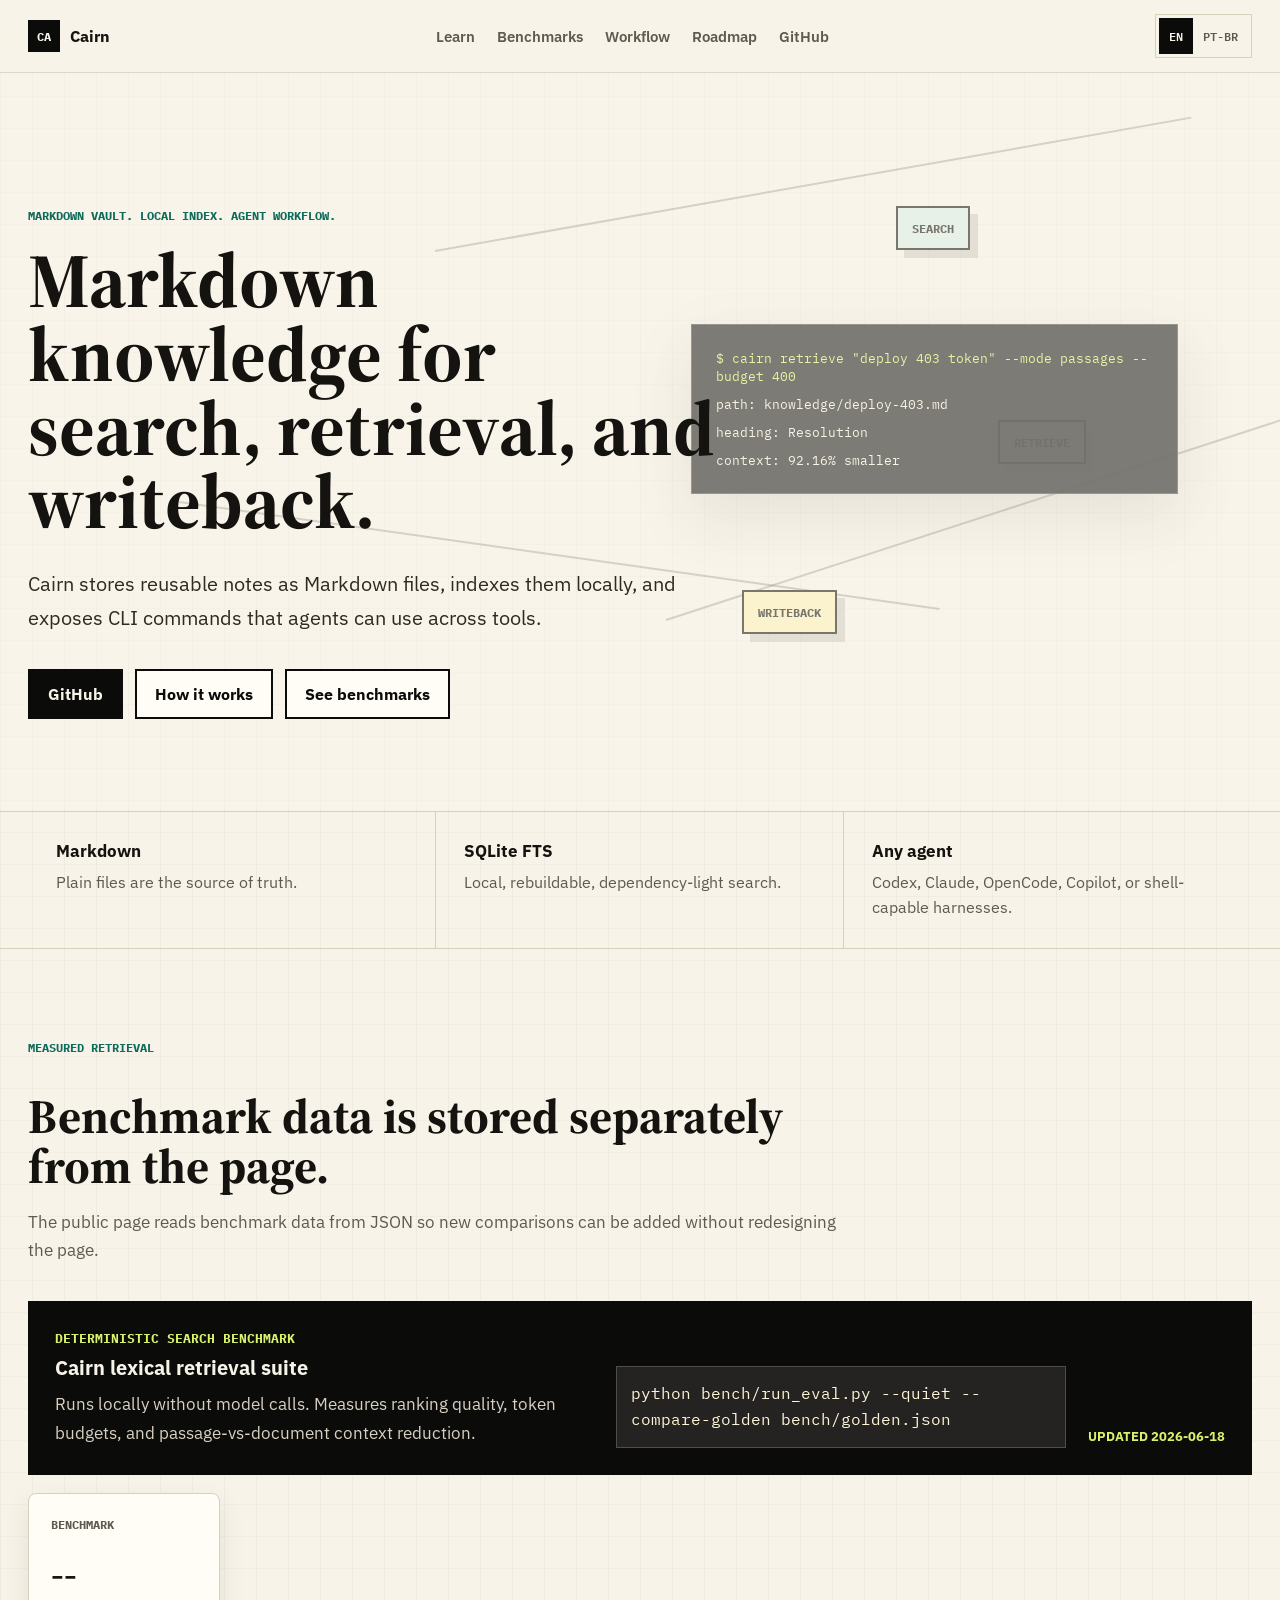
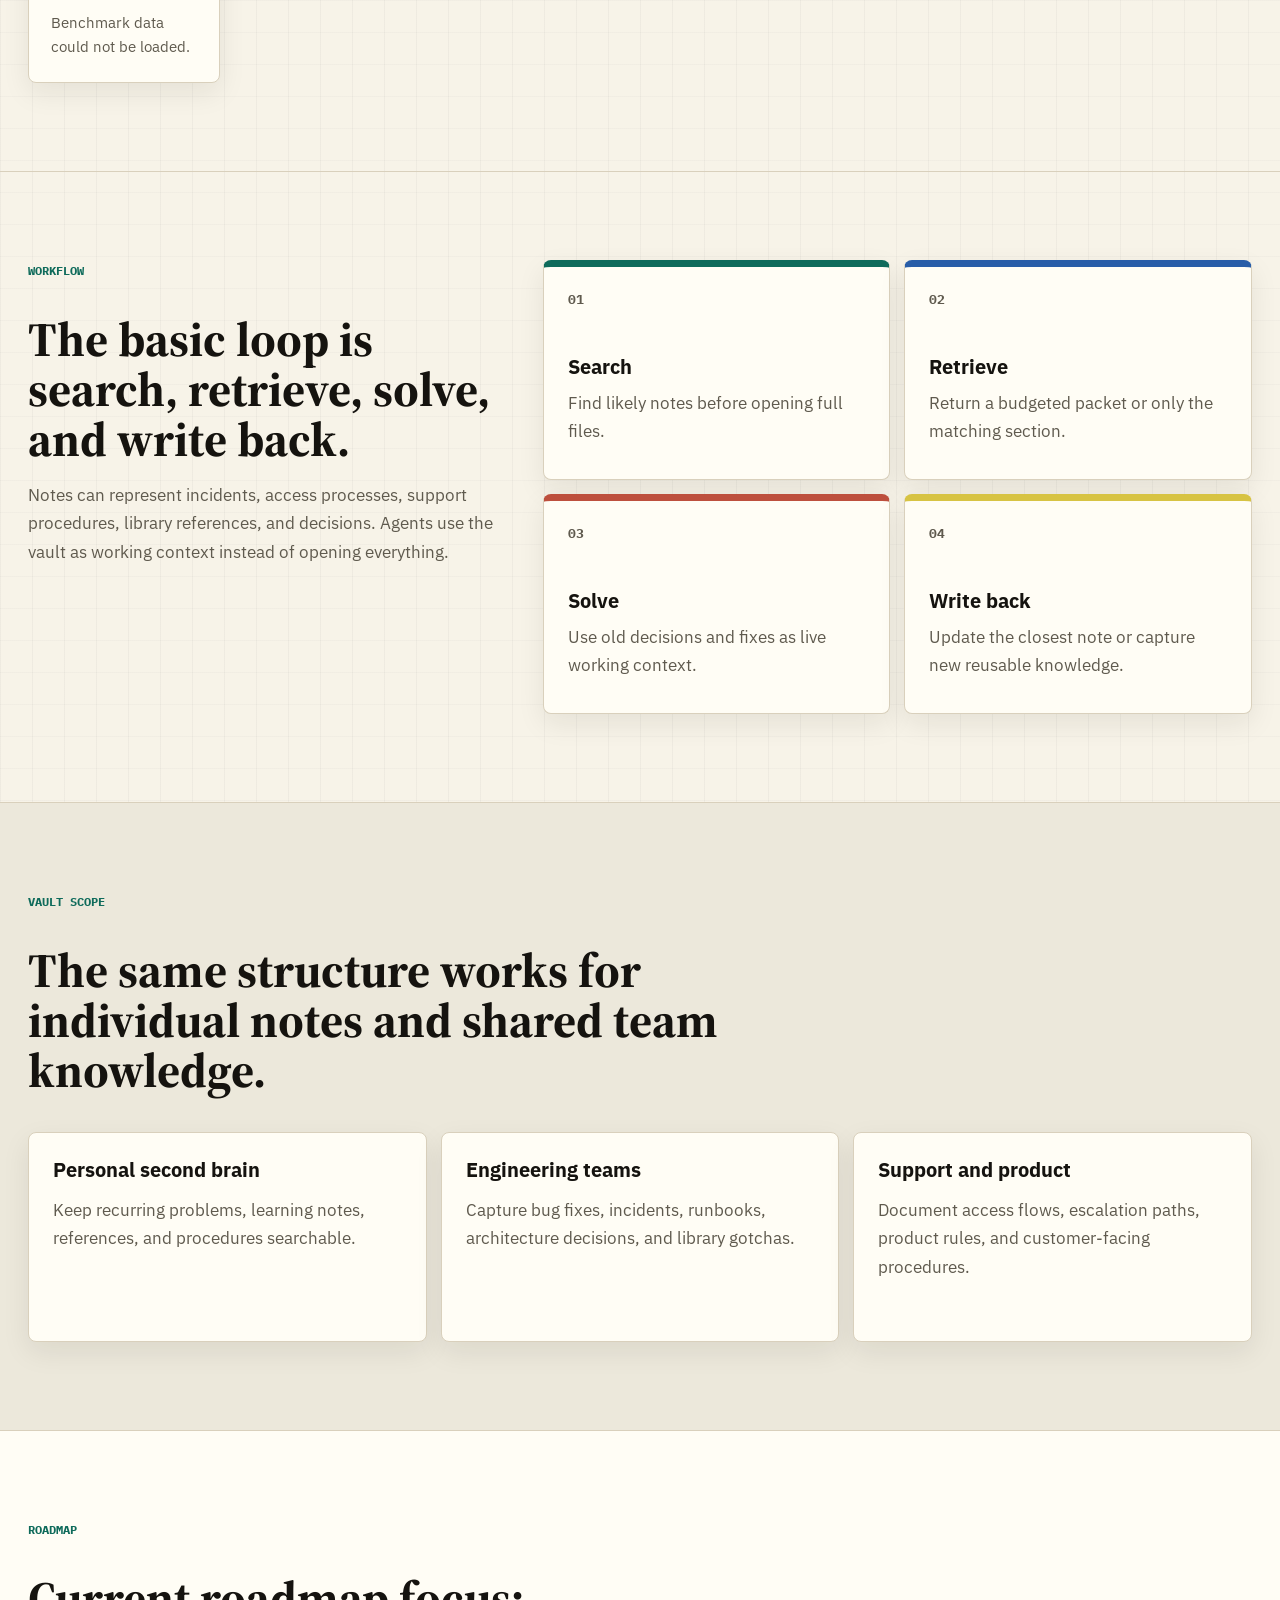
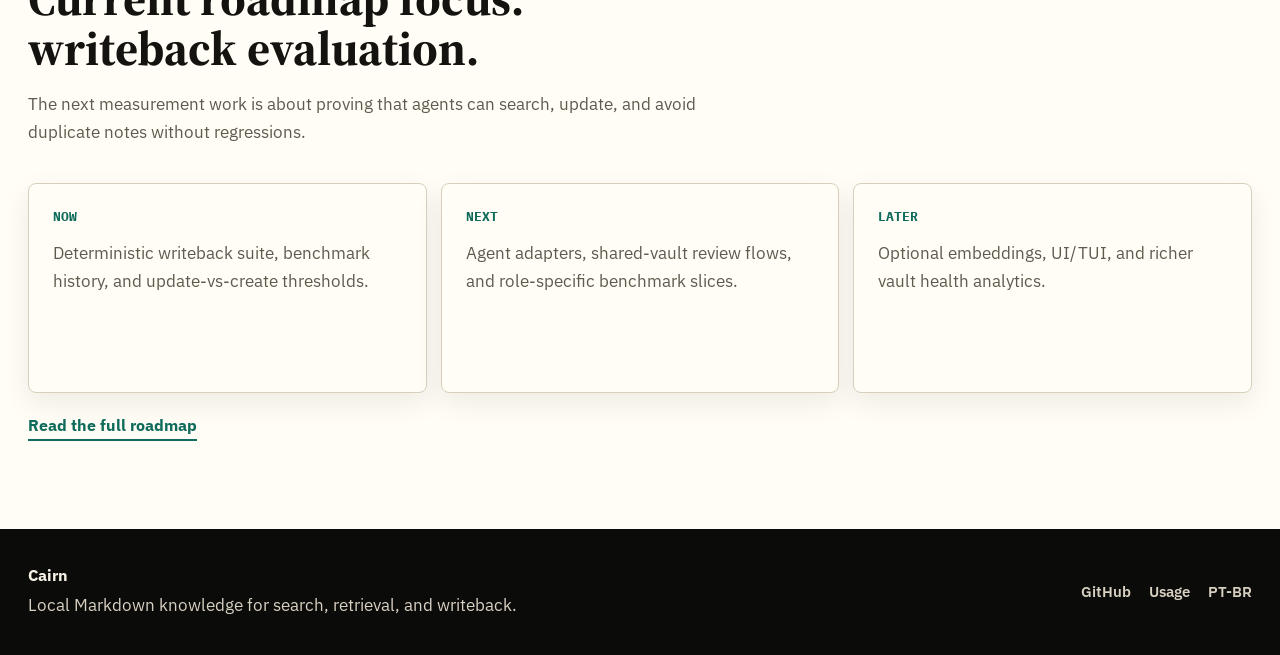
==== docs/index.html @ 7fecdb43 "Improve documentation site and README" ====
<!doctype html>
<html lang="en">
  <head>
    <meta charset="utf-8" />
    <meta name="viewport" content="width=device-width, initial-scale=1" />
    <title>Cairn - Markdown knowledge for agent workflows</title>
    <meta
      name="description"
      content="Cairn is a local Markdown knowledge vault with CLI search, retrieval, writeback, and deterministic benchmarks."
    />
    <meta name="theme-color" content="#f7f3e8" />
    <meta property="og:title" content="Cairn - Markdown knowledge for agent workflows" />
    <meta
      property="og:description"
      content="A local Markdown vault with SQLite search, budgeted retrieval, writeback, and benchmark data."
    />
    <link
      rel="icon"
      href='data:image/svg+xml,<svg xmlns="http://www.w3.org/2000/svg" viewBox="0 0 64 64"><rect width="64" height="64" fill="%2315130f"/><path d="M18 18h28v7H26v7h15v7H26v7h21v7H18z" fill="%23f7f3e8"/></svg>'
    />
    <link rel="stylesheet" href="assets/styles.css" />
  </head>
  <body data-lang="en">
    <a class="skip-link" href="#main">Skip to content</a>

    <header class="site-header" aria-label="Primary navigation">
      <a class="brand" href="#top" aria-label="Cairn home">
        <span class="brand-mark">CA</span>
        <span>Cairn</span>
      </a>
      <nav class="nav-links" aria-label="Page sections">
        <a href="learn.html">Learn</a>
        <a href="#benchmarks">Benchmarks</a>
        <a href="#workflow">Workflow</a>
        <a href="#roadmap">Roadmap</a>
        <a href="https://github.com/sinkz/cairn">GitHub</a>
      </nav>
      <div class="language-switch" aria-label="Language">
        <button class="language-button" type="button" data-set-lang="en" aria-pressed="true">EN</button>
        <button class="language-button" type="button" data-set-lang="pt" aria-pressed="false">PT-BR</button>
      </div>
    </header>

    <main id="main">
      <section class="hero" id="top">
        <div class="hero-scene" aria-hidden="true">
          <div class="scene-line line-one"></div>
          <div class="scene-line line-two"></div>
          <div class="scene-line line-three"></div>
          <div class="scene-block block-a">search</div>
          <div class="scene-block block-b">retrieve</div>
          <div class="scene-block block-c">writeback</div>
          <div class="scene-terminal">
            <span>$ cairn retrieve "deploy 403 token" --mode passages --budget 400</span>
            <span>path: knowledge/deploy-403.md</span>
            <span>heading: Resolution</span>
            <span>context: 92.16% smaller</span>
          </div>
        </div>
        <div class="hero-content">
          <p class="eyebrow" data-lang-content="en">Markdown vault. Local index. Agent workflow.</p>
          <p class="eyebrow" data-lang-content="pt">Vault Markdown. Índice local. Fluxo com agentes.</p>

          <h1 data-lang-content="en">Markdown knowledge for search, retrieval, and writeback.</h1>
          <h1 data-lang-content="pt">Conhecimento em Markdown para busca, recuperação e escrita.</h1>

          <p class="hero-copy" data-lang-content="en">
            Cairn stores reusable notes as Markdown files, indexes them locally,
            and exposes CLI commands that agents can use across tools.
          </p>
          <p class="hero-copy" data-lang-content="pt">
            Cairn armazena notas reutilizáveis como arquivos Markdown, indexa tudo
            localmente e expõe comandos de CLI que agentes podem usar em diferentes
            ferramentas.
          </p>

          <div class="hero-actions" aria-label="Primary actions">
            <a class="button primary" href="https://github.com/sinkz/cairn">GitHub</a>
            <a class="button secondary" href="learn.html" data-lang-content="en">How it works</a>
            <a class="button secondary" href="learn.html" data-lang-content="pt">Como funciona</a>
            <a class="button secondary" href="#benchmarks" data-lang-content="en">See benchmarks</a>
            <a class="button secondary" href="#benchmarks" data-lang-content="pt">Ver benchmarks</a>
          </div>
        </div>
      </section>

      <section class="proof-band" aria-label="Project facts">
        <div class="proof-item">
          <strong>Markdown</strong>
          <span data-lang-content="en">Plain files are the source of truth.</span>
          <span data-lang-content="pt">Arquivos simples são a fonte da verdade.</span>
        </div>
        <div class="proof-item">
          <strong>SQLite FTS</strong>
          <span data-lang-content="en">Local, rebuildable, dependency-light search.</span>
          <span data-lang-content="pt">Busca local, reconstruível e leve.</span>
        </div>
        <div class="proof-item">
          <strong>Any agent</strong>
          <span data-lang-content="en">Codex, Claude, OpenCode, Copilot, or shell-capable harnesses.</span>
          <span data-lang-content="pt">Codex, Claude, OpenCode, Copilot ou harnesses com shell.</span>
        </div>
      </section>

      <section class="section" id="benchmarks">
        <div class="section-heading">
          <p class="eyebrow" data-lang-content="en">Measured retrieval</p>
          <p class="eyebrow" data-lang-content="pt">Recuperação medida</p>
          <h2 data-lang-content="en">Benchmark data is stored separately from the page.</h2>
          <h2 data-lang-content="pt">Dados de benchmark ficam separados da página.</h2>
          <p data-lang-content="en">
            The public page reads benchmark data from JSON so new comparisons can
            be added without redesigning the page.
          </p>
          <p data-lang-content="pt">
            A página pública lê os dados de benchmark via JSON para permitir novos
            comparativos sem redesenhar a interface.
          </p>
        </div>

        <div class="benchmark-panel">
          <div>
            <p class="panel-label" id="benchmark-suite">Deterministic search benchmark</p>
            <h3 id="benchmark-current-label">Cairn lexical retrieval suite</h3>
            <p class="panel-note" id="benchmark-note">
              Runs locally without model calls. Measures ranking quality, token budgets,
              and passage-vs-document context reduction.
            </p>
          </div>
          <code id="benchmark-command">python bench/run_eval.py --quiet --compare-golden bench/golden.json</code>
          <p class="updated" id="benchmark-updated">Updated 2026-06-18</p>
        </div>

        <div class="metric-grid" id="benchmark-cards" aria-live="polite">
          <article class="metric-card">
            <span>Recall@3</span>
            <strong>1.00</strong>
            <p>Expected notes appear in the top three results.</p>
          </article>
          <article class="metric-card">
            <span>Context reduction</span>
            <strong>92.16%</strong>
            <p>Passage retrieval returns far less text than opening full documents.</p>
          </article>
        </div>

        <noscript>
          <p class="noscript-note">Benchmark cards use JavaScript to load docs/data/benchmarks.json.</p>
        </noscript>
      </section>

      <section class="section split-section" id="workflow">
        <div class="section-heading compact">
          <p class="eyebrow" data-lang-content="en">Workflow</p>
          <p class="eyebrow" data-lang-content="pt">Fluxo</p>
          <h2 data-lang-content="en">The basic loop is search, retrieve, solve, and write back.</h2>
          <h2 data-lang-content="pt">O fluxo básico é buscar, recuperar, resolver e registrar.</h2>
          <p data-lang-content="en">
            Notes can represent incidents, access processes, support procedures,
            library references, and decisions. Agents use the vault as working
            context instead of opening everything.
          </p>
          <p data-lang-content="pt">
            Notas podem representar incidentes, processos de acesso, procedimentos
            de suporte, referências de bibliotecas e decisões. Agentes usam o vault
            como contexto de trabalho sem abrir tudo.
          </p>
        </div>

        <div class="workflow-grid">
          <article class="workflow-card accent-green">
            <span>01</span>
            <h3 data-lang-content="en">Search</h3>
            <h3 data-lang-content="pt">Buscar</h3>
            <p data-lang-content="en">Find likely notes before opening full files.</p>
            <p data-lang-content="pt">Encontre notas prováveis antes de abrir arquivos completos.</p>
          </article>
          <article class="workflow-card accent-blue">
            <span>02</span>
            <h3 data-lang-content="en">Retrieve</h3>
            <h3 data-lang-content="pt">Recuperar</h3>
            <p data-lang-content="en">Return a budgeted packet or only the matching section.</p>
            <p data-lang-content="pt">Retorne um pacote com orçamento ou só a seção relevante.</p>
          </article>
          <article class="workflow-card accent-coral">
            <span>03</span>
            <h3 data-lang-content="en">Solve</h3>
            <h3 data-lang-content="pt">Resolver</h3>
            <p data-lang-content="en">Use old decisions and fixes as live working context.</p>
            <p data-lang-content="pt">Use decisões e correções antigas como contexto de trabalho.</p>
          </article>
          <article class="workflow-card accent-yellow">
            <span>04</span>
            <h3 data-lang-content="en">Write back</h3>
            <h3 data-lang-content="pt">Registrar</h3>
            <p data-lang-content="en">Update the closest note or capture new reusable knowledge.</p>
            <p data-lang-content="pt">Atualize a nota mais próxima ou registre novo conhecimento.</p>
          </article>
        </div>
      </section>

      <section class="section use-cases">
        <div class="section-heading">
          <p class="eyebrow" data-lang-content="en">Vault scope</p>
          <p class="eyebrow" data-lang-content="pt">Escopo do vault</p>
          <h2 data-lang-content="en">The same structure works for individual notes and shared team knowledge.</h2>
          <h2 data-lang-content="pt">A mesma estrutura funciona para notas individuais e conhecimento compartilhado de time.</h2>
        </div>
        <div class="use-case-grid">
          <article>
            <h3 data-lang-content="en">Personal second brain</h3>
            <h3 data-lang-content="pt">Segundo cérebro pessoal</h3>
            <p data-lang-content="en">Keep recurring problems, learning notes, references, and procedures searchable.</p>
            <p data-lang-content="pt">Mantenha problemas recorrentes, aprendizados, referências e processos pesquisáveis.</p>
          </article>
          <article>
            <h3 data-lang-content="en">Engineering teams</h3>
            <h3 data-lang-content="pt">Times de engenharia</h3>
            <p data-lang-content="en">Capture bug fixes, incidents, runbooks, architecture decisions, and library gotchas.</p>
            <p data-lang-content="pt">Registre bugs, incidentes, runbooks, decisões de arquitetura e detalhes de bibliotecas.</p>
          </article>
          <article>
            <h3 data-lang-content="en">Support and product</h3>
            <h3 data-lang-content="pt">Suporte e produto</h3>
            <p data-lang-content="en">Document access flows, escalation paths, product rules, and customer-facing procedures.</p>
            <p data-lang-content="pt">Documente acessos, escalonamentos, regras de produto e procedimentos de atendimento.</p>
          </article>
        </div>
      </section>

      <section class="section roadmap-preview" id="roadmap">
        <div class="section-heading compact">
          <p class="eyebrow" data-lang-content="en">Roadmap</p>
          <p class="eyebrow" data-lang-content="pt">Roadmap</p>
          <h2 data-lang-content="en">Current roadmap focus: writeback evaluation.</h2>
          <h2 data-lang-content="pt">Foco atual do roadmap: avaliação de escrita.</h2>
          <p data-lang-content="en">
            The next measurement work is about proving that agents can search,
            update, and avoid duplicate notes without regressions.
          </p>
          <p data-lang-content="pt">
            A próxima medição é provar que agentes conseguem buscar, atualizar e
            evitar notas duplicadas sem regressões.
          </p>
        </div>
        <div class="roadmap-columns">
          <article>
            <span>Now</span>
            <p data-lang-content="en">Deterministic writeback suite, benchmark history, and update-vs-create thresholds.</p>
            <p data-lang-content="pt">Suite determinística de escrita, histórico de benchmarks e limiares de atualizar vs criar.</p>
          </article>
          <article>
            <span>Next</span>
            <p data-lang-content="en">Agent adapters, shared-vault review flows, and role-specific benchmark slices.</p>
            <p data-lang-content="pt">Adapters para agentes, revisão de vaults compartilhados e benchmarks por perfil.</p>
          </article>
          <article>
            <span>Later</span>
            <p data-lang-content="en">Optional embeddings, UI/TUI, and richer vault health analytics.</p>
            <p data-lang-content="pt">Embeddings opcionais, UI/TUI e análises mais ricas de saúde do vault.</p>
          </article>
        </div>
        <a class="text-link" href="https://github.com/sinkz/cairn/blob/main/ROADMAP.md" data-lang-content="en">Read the full roadmap</a>
        <a class="text-link" href="https://github.com/sinkz/cairn/blob/main/ROADMAP.md" data-lang-content="pt">Ler o roadmap completo</a>
      </section>
    </main>

    <footer class="site-footer">
      <div>
        <strong>Cairn</strong>
        <p data-lang-content="en">Local Markdown knowledge for search, retrieval, and writeback.</p>
        <p data-lang-content="pt">Conhecimento local em Markdown para busca, recuperação e escrita.</p>
      </div>
      <div class="footer-links">
        <a href="https://github.com/sinkz/cairn">GitHub</a>
        <a href="https://github.com/sinkz/cairn/blob/main/docs/guides/usage.md">Usage</a>
        <a href="https://github.com/sinkz/cairn/blob/main/docs/guides/usage.pt-BR.md">PT-BR</a>
      </div>
    </footer>

    <script src="assets/site.js"></script>
  </body>
</html>
---- docs/assets/styles.css ----
@import url("https://fonts.googleapis.com/css2?family=IBM+Plex+Mono:wght@400;500;600&family=IBM+Plex+Sans:wght@400;500;600;700;800&family=Source+Serif+4:opsz,wght@8..60,600;8..60,700&display=swap");

:root {
  --paper: #f7f3e8;
  --paper-strong: #fffdf5;
  --ink: #15130f;
  --muted: #5f5a4e;
  --line: #d9d0bc;
  --green: #0f6b5b;
  --green-soft: #d8efe5;
  --blue: #285da8;
  --blue-soft: #dbe7fb;
  --coral: #bd4f3d;
  --coral-soft: #f8ddd4;
  --yellow: #d7c343;
  --yellow-soft: #fbf1b8;
  --black: #0b0b0a;
  --shadow: 0 22px 55px rgba(30, 26, 18, 0.14);
  --radius: 8px;
}

* {
  box-sizing: border-box;
}

html {
  scroll-behavior: smooth;
}

body {
  margin: 0;
  background:
    linear-gradient(90deg, rgba(21, 19, 15, 0.035) 1px, transparent 1px),
    linear-gradient(180deg, rgba(21, 19, 15, 0.025) 1px, transparent 1px),
    var(--paper);
  background-size: 32px 32px;
  color: var(--ink);
  font-family: "IBM Plex Sans", sans-serif;
  letter-spacing: 0;
}

body[data-lang="en"] [data-lang-content="pt"],
body[data-lang="pt"] [data-lang-content="en"] {
  display: none !important;
}

a {
  color: inherit;
  text-decoration: none;
}

p {
  color: var(--muted);
  font-size: 1.05rem;
  line-height: 1.7;
  margin: 0;
}

code,
pre,
.brand-mark,
.eyebrow,
.panel-label,
.metric-card span,
.workflow-card span,
.roadmap-columns span {
  font-family: "IBM Plex Mono", monospace;
}

.skip-link {
  background: var(--black);
  color: #fff;
  left: 16px;
  padding: 10px 14px;
  position: fixed;
  top: -80px;
  z-index: 20;
}

.skip-link:focus {
  top: 16px;
}

.site-header {
  align-items: center;
  background: rgba(247, 243, 232, 0.88);
  border-bottom: 1px solid rgba(21, 19, 15, 0.12);
  backdrop-filter: blur(18px);
  display: grid;
  gap: 18px;
  grid-template-columns: auto 1fr auto;
  left: 0;
  padding: 14px 28px;
  position: sticky;
  right: 0;
  top: 0;
  z-index: 10;
}

.brand {
  align-items: center;
  display: inline-flex;
  font-weight: 800;
  gap: 10px;
}

.brand-mark {
  align-items: center;
  background: var(--black);
  color: var(--paper);
  display: inline-flex;
  font-size: 0.75rem;
  height: 32px;
  justify-content: center;
  width: 32px;
}

.nav-links {
  align-items: center;
  display: flex;
  gap: 22px;
  justify-content: center;
}

.nav-links a,
.footer-links a {
  color: var(--muted);
  font-size: 0.92rem;
  font-weight: 600;
}

.nav-links a:hover,
.footer-links a:hover,
.text-link:hover {
  color: var(--ink);
}

.language-switch {
  align-items: center;
  border: 1px solid var(--line);
  display: inline-flex;
  padding: 3px;
}

.language-button {
  background: transparent;
  border: 0;
  color: var(--muted);
  cursor: pointer;
  font-family: "IBM Plex Mono", monospace;
  font-size: 0.78rem;
  font-weight: 600;
  padding: 8px 10px;
}

.language-button[aria-pressed="true"] {
  background: var(--black);
  color: var(--paper);
}

.hero {
  min-height: 82vh;
  overflow: hidden;
  position: relative;
}

.hero::after {
  background: rgba(247, 243, 232, 0.44);
  bottom: 0;
  content: "";
  left: 0;
  position: absolute;
  right: 0;
  top: 0;
}

.hero-scene {
  bottom: 0;
  left: 0;
  position: absolute;
  right: 0;
  top: 0;
}

.scene-line {
  background: var(--ink);
  height: 2px;
  opacity: 0.28;
  position: absolute;
  transform-origin: left center;
  width: 60%;
}

.line-one {
  left: 34%;
  top: 24%;
  transform: rotate(-10deg);
}

.line-two {
  left: 14%;
  top: 58%;
  transform: rotate(8deg);
}

.line-three {
  left: 52%;
  top: 74%;
  transform: rotate(-18deg);
}

.scene-block {
  border: 2px solid var(--ink);
  box-shadow: 8px 8px 0 rgba(21, 19, 15, 0.16);
  font-family: "IBM Plex Mono", monospace;
  font-size: 0.78rem;
  font-weight: 700;
  padding: 12px 14px;
  position: absolute;
  text-transform: uppercase;
}

.block-a {
  background: var(--green-soft);
  left: 70%;
  top: 18%;
}

.block-b {
  background: var(--blue-soft);
  left: 78%;
  top: 47%;
}

.block-c {
  background: var(--yellow-soft);
  left: 58%;
  top: 70%;
}

.scene-terminal {
  background: rgba(11, 11, 10, 0.92);
  border: 1px solid rgba(247, 243, 232, 0.22);
  box-shadow: var(--shadow);
  color: #f8f1df;
  display: grid;
  font-family: "IBM Plex Mono", monospace;
  font-size: 0.84rem;
  gap: 10px;
  max-width: 560px;
  padding: 24px;
  position: absolute;
  right: 8%;
  top: 34%;
  width: 38%;
}

.scene-terminal span:first-child {
  color: #d8f36b;
}

.hero-content {
  max-width: 760px;
  padding: 132px 28px 72px;
  position: relative;
  width: min(64%, 900px);
  z-index: 1;
}

.eyebrow {
  color: var(--green);
  font-size: 0.78rem;
  font-weight: 700;
  letter-spacing: 0;
  margin-bottom: 18px;
  text-transform: uppercase;
}

h1,
h2,
h3 {
  color: var(--ink);
  letter-spacing: 0;
  margin: 0;
}

h1 {
  font-family: "Source Serif 4", serif;
  font-size: 4.8rem;
  line-height: 0.96;
  max-width: 720px;
}

h2 {
  font-family: "Source Serif 4", serif;
  font-size: 3rem;
  line-height: 1.04;
}

h3 {
  font-size: 1.25rem;
  line-height: 1.25;
}

.hero-copy {
  color: #2f2a22;
  font-size: 1.24rem;
  margin-top: 28px;
  max-width: 650px;
}

.hero-actions {
  display: flex;
  flex-wrap: wrap;
  gap: 12px;
  margin-top: 34px;
}

.button {
  border: 2px solid var(--black);
  display: inline-flex;
  font-weight: 800;
  min-height: 46px;
  padding: 13px 18px;
}

.button.primary {
  background: var(--black);
  color: var(--paper);
}

.button.secondary {
  background: var(--paper-strong);
  color: var(--black);
}

.button:hover {
  transform: translateY(-2px);
}

.proof-band,
.section,
.site-footer {
  padding-left: 28px;
  padding-right: 28px;
}

.proof-band {
  border-bottom: 1px solid var(--line);
  border-top: 1px solid var(--line);
  display: grid;
  grid-template-columns: repeat(3, 1fr);
}

.proof-item {
  border-right: 1px solid var(--line);
  min-height: 132px;
  padding: 28px;
}

.proof-item:last-child {
  border-right: 0;
}

.proof-item strong {
  display: block;
  font-size: 1.05rem;
  margin-bottom: 8px;
}

.proof-item span {
  color: var(--muted);
  line-height: 1.55;
}

.section {
  padding-bottom: 88px;
  padding-top: 88px;
}

.section-heading {
  display: grid;
  gap: 16px;
  margin-bottom: 36px;
  max-width: 830px;
}

.section-heading.compact {
  max-width: 680px;
}

.benchmark-panel {
  align-items: end;
  background: var(--black);
  border: 1px solid var(--black);
  color: var(--paper);
  display: grid;
  gap: 22px;
  grid-template-columns: 1.2fr 1fr auto;
  margin-bottom: 18px;
  padding: 26px;
}

.benchmark-panel h3 {
  color: var(--paper);
  margin-top: 6px;
}

.panel-label,
.updated {
  color: #d8f36b;
  font-size: 0.8rem;
  font-weight: 700;
  text-transform: uppercase;
}

.panel-note {
  color: #d8d0c1;
  margin-top: 10px;
}

.benchmark-panel code {
  background: rgba(247, 243, 232, 0.1);
  border: 1px solid rgba(247, 243, 232, 0.2);
  color: #fff6d8;
  display: block;
  line-height: 1.6;
  padding: 14px;
}

.updated {
  justify-self: end;
}

.metric-grid {
  display: grid;
  gap: 14px;
  grid-template-columns: repeat(6, 1fr);
}

.metric-card,
.workflow-card,
.use-case-grid article,
.roadmap-columns article {
  background: var(--paper-strong);
  border: 1px solid var(--line);
  border-radius: var(--radius);
  box-shadow: 0 10px 28px rgba(30, 26, 18, 0.08);
}

.metric-card {
  min-height: 190px;
  padding: 22px;
}

.metric-card span {
  color: var(--muted);
  display: block;
  font-size: 0.78rem;
  font-weight: 700;
  text-transform: uppercase;
}

.metric-card strong {
  display: block;
  font-family: "Source Serif 4", serif;
  font-size: 2.45rem;
  line-height: 1;
  margin: 22px 0 18px;
}

.metric-card p {
  font-size: 0.96rem;
  line-height: 1.55;
}

.split-section {
  align-items: start;
  border-top: 1px solid var(--line);
  display: grid;
  gap: 42px;
  grid-template-columns: 0.8fr 1.2fr;
}

.workflow-grid {
  display: grid;
  gap: 14px;
  grid-template-columns: repeat(2, 1fr);
}

.workflow-card {
  min-height: 220px;
  padding: 24px;
}

.workflow-card span {
  color: var(--muted);
  display: block;
  font-size: 0.8rem;
  font-weight: 700;
  margin-bottom: 46px;
}

.workflow-card h3 {
  margin-bottom: 10px;
}

.accent-green {
  border-top: 7px solid var(--green);
}

.accent-blue {
  border-top: 7px solid var(--blue);
}

.accent-coral {
  border-top: 7px solid var(--coral);
}

.accent-yellow {
  border-top: 7px solid var(--yellow);
}

.use-cases {
  background: #ece8db;
  border-bottom: 1px solid var(--line);
  border-top: 1px solid var(--line);
}

.use-case-grid,
.roadmap-columns {
  display: grid;
  gap: 14px;
  grid-template-columns: repeat(3, 1fr);
}

.use-case-grid article,
.roadmap-columns article {
  min-height: 210px;
  padding: 24px;
}

.use-case-grid h3,
.roadmap-columns span {
  display: block;
  margin-bottom: 14px;
}

.roadmap-preview {
  background: var(--paper-strong);
}

.roadmap-columns {
  margin: 28px 0 22px;
}

.roadmap-columns span {
  color: var(--green);
  font-size: 0.82rem;
  font-weight: 700;
  text-transform: uppercase;
}

.text-link {
  border-bottom: 2px solid var(--green);
  color: var(--green);
  display: inline-flex;
  font-weight: 800;
  padding-bottom: 4px;
}

.site-footer {
  align-items: center;
  background: var(--black);
  color: var(--paper);
  display: flex;
  justify-content: space-between;
  padding-bottom: 36px;
  padding-top: 36px;
}

.site-footer p {
  color: #d8d0c1;
  margin-top: 6px;
}

.footer-links {
  display: flex;
  gap: 18px;
}

.footer-links a {
  color: #d8d0c1;
}

.noscript-note {
  margin-top: 12px;
}

.learn-hero {
  display: grid;
  gap: 48px;
  grid-template-columns: minmax(0, 0.95fr) minmax(420px, 1.05fr);
  min-height: 74vh;
  padding: 112px 28px 72px;
}

.learn-hero-copy {
  align-self: center;
  max-width: 780px;
}

.system-map {
  align-self: center;
  display: grid;
  gap: 14px;
  grid-template-columns: repeat(2, minmax(0, 1fr));
  position: relative;
}

.system-map::before {
  background: var(--ink);
  content: "";
  height: 2px;
  left: 12%;
  opacity: 0.18;
  position: absolute;
  right: 12%;
  top: 50%;
  transform: rotate(-11deg);
}

.map-node {
  background: var(--paper-strong);
  border: 2px solid var(--ink);
  box-shadow: 10px 10px 0 rgba(21, 19, 15, 0.12);
  min-height: 188px;
  padding: 22px;
  position: relative;
}

.map-node span,
.explain-card span,
.algorithm-board span,
.scenario-grid span {
  color: var(--green);
  display: block;
  font-family: "IBM Plex Mono", monospace;
  font-size: 0.78rem;
  font-weight: 700;
  margin-bottom: 28px;
  text-transform: uppercase;
}

.map-node strong {
  display: block;
  font-size: 1.35rem;
  line-height: 1.2;
  margin-bottom: 8px;
}

.map-node small {
  color: var(--muted);
  font-family: "IBM Plex Mono", monospace;
}

.map-node.source {
  background: var(--green-soft);
}

.map-node.index {
  background: var(--blue-soft);
  margin-top: 40px;
}

.map-node.retrieve {
  background: var(--yellow-soft);
  margin-top: -12px;
}

.map-node.write {
  background: var(--coral-soft);
  margin-top: 28px;
}

.lens-section {
  border-top: 1px solid var(--line);
}

.tab-shell {
  display: grid;
  gap: 20px;
}

.tab-list {
  background: var(--black);
  display: grid;
  gap: 1px;
  grid-template-columns: repeat(5, 1fr);
  padding: 4px;
}

.tab-button {
  background: rgba(247, 243, 232, 0.08);
  border: 0;
  color: #d8d0c1;
  cursor: pointer;
  font-family: "IBM Plex Mono", monospace;
  font-size: 0.82rem;
  font-weight: 700;
  min-height: 52px;
  padding: 12px;
  text-transform: uppercase;
}

.tab-button[aria-selected="true"] {
  background: var(--paper);
  color: var(--black);
}

.tab-panel {
  background: rgba(255, 253, 245, 0.72);
  border: 1px solid var(--line);
  min-height: 420px;
  padding: 24px;
}

.explain-grid,
.scenario-grid,
.metric-explainer-grid {
  display: grid;
  gap: 14px;
  grid-template-columns: repeat(3, 1fr);
}

.explain-card,
.scenario-grid article,
.metric-explainer-grid article,
.algorithm-board article {
  background: var(--paper-strong);
  border: 1px solid var(--line);
  border-radius: var(--radius);
  box-shadow: 0 10px 28px rgba(30, 26, 18, 0.08);
  min-height: 230px;
  padding: 24px;
}

.explain-card h3,
.scenario-grid h3 {
  margin-bottom: 12px;
}

.timeline-diagram {
  display: grid;
  gap: 14px;
  grid-template-columns: repeat(4, 1fr);
  position: relative;
}

.timeline-diagram::before {
  background: var(--green);
  content: "";
  height: 3px;
  left: 8%;
  position: absolute;
  right: 8%;
  top: 42px;
}

.timeline-diagram article {
  background: var(--paper-strong);
  border: 1px solid var(--line);
  border-radius: var(--radius);
  min-height: 260px;
  padding: 24px;
  position: relative;
}

.timeline-diagram span {
  align-items: center;
  background: var(--black);
  color: var(--paper);
  display: inline-flex;
  font-family: "IBM Plex Mono", monospace;
  font-weight: 700;
  height: 36px;
  justify-content: center;
  margin-bottom: 56px;
  position: relative;
  width: 36px;
  z-index: 1;
}

.stack-diagram {
  display: grid;
  gap: 12px;
}

.stack-row {
  align-items: center;
  background: var(--paper-strong);
  border: 1px solid var(--line);
  display: grid;
  gap: 18px;
  grid-template-columns: 180px 1fr;
  min-height: 92px;
  padding: 20px;
}

.stack-row strong {
  color: var(--green);
  font-family: "IBM Plex Mono", monospace;
  font-size: 1.2rem;
}

.metric-explainer-grid {
  grid-template-columns: repeat(4, 1fr);
}

.metric-explainer-grid strong {
  display: block;
  font-family: "IBM Plex Mono", monospace;
  font-size: 1rem;
  margin-bottom: 12px;
}

.technical-map {
  align-items: center;
  display: grid;
  gap: 10px;
  grid-template-columns: 1fr 34px 1fr 34px 1fr 34px 1fr 34px 1fr;
}

.technical-map code {
  background: var(--black);
  color: var(--paper);
  display: block;
  min-height: 82px;
  padding: 18px;
  white-space: normal;
}

.technical-map span {
  background: var(--green);
  height: 2px;
  opacity: 0.8;
}

.panel-footnote {
  margin-top: 24px;
  max-width: 820px;
}

.algorithm-board {
  display: grid;
  gap: 14px;
  grid-template-columns: repeat(2, 1fr);
}

.algorithm-board article:nth-child(1) {
  border-top: 7px solid var(--green);
}

.algorithm-board article:nth-child(2) {
  border-top: 7px solid var(--blue);
}

.algorithm-board article:nth-child(3) {
  border-top: 7px solid var(--yellow);
}

.algorithm-board article:nth-child(4) {
  border-top: 7px solid var(--coral);
}

.scenario-grid {
  grid-template-columns: repeat(4, 1fr);
}

.benchmark-glossary {
  margin-top: 18px;
}

.positioning-section {
  background: #ece8db;
  border-bottom: 1px solid var(--line);
  border-top: 1px solid var(--line);
}

.comparison-grid {
  display: grid;
  gap: 14px;
  grid-template-columns: repeat(2, 1fr);
  margin-bottom: 18px;
}

.comparison-grid article,
.okf-panel,
.source-strip {
  background: var(--paper-strong);
  border: 1px solid var(--line);
  border-radius: var(--radius);
  box-shadow: 0 10px 28px rgba(30, 26, 18, 0.08);
}

.comparison-grid article {
  min-height: 300px;
  padding: 26px;
}

.comparison-grid span {
  color: var(--green);
  display: block;
  font-family: "IBM Plex Mono", monospace;
  font-size: 0.78rem;
  font-weight: 700;
  margin-bottom: 34px;
  text-transform: uppercase;
}

.comparison-grid h3 {
  margin-bottom: 12px;
}

.okf-panel {
  display: grid;
  gap: 28px;
  grid-template-columns: minmax(0, 0.9fr) minmax(420px, 1.1fr);
  margin-top: 18px;
  padding: 28px;
}

.okf-panel h3 {
  font-family: "Source Serif 4", serif;
  font-size: 2.15rem;
  line-height: 1.05;
  margin-bottom: 18px;
}

.okf-steps {
  display: grid;
  gap: 12px;
}

.okf-steps article {
  background: var(--paper);
  border: 1px solid var(--line);
  border-left: 7px solid var(--green);
  min-height: 132px;
  padding: 20px;
}

.okf-steps article:nth-child(2) {
  border-left-color: var(--blue);
}

.okf-steps article:nth-child(3) {
  border-left-color: var(--coral);
}

.okf-steps strong {
  display: block;
  font-family: "IBM Plex Mono", monospace;
  font-size: 0.92rem;
  margin-bottom: 10px;
  text-transform: uppercase;
}

.source-strip {
  align-items: center;
  display: flex;
  flex-wrap: wrap;
  gap: 12px 18px;
  margin-top: 18px;
  padding: 18px 20px;
}

.source-strip span {
  color: var(--muted);
  font-family: "IBM Plex Mono", monospace;
  font-size: 0.8rem;
  font-weight: 700;
  text-transform: uppercase;
}

.source-strip a {
  border-bottom: 1px solid var(--green);
  color: var(--green);
  font-weight: 700;
}

@media (max-width: 1080px) {
  .hero-content {
    width: min(78%, 820px);
  }

  .scene-terminal {
    opacity: 0.34;
    right: 4%;
    width: 48%;
  }

  .metric-grid {
    grid-template-columns: repeat(3, 1fr);
  }

  .benchmark-panel,
  .split-section,
  .learn-hero {
    grid-template-columns: 1fr;
  }

  .system-map,
  .timeline-diagram,
  .scenario-grid,
  .metric-explainer-grid,
  .okf-panel {
    grid-template-columns: repeat(2, 1fr);
  }

  .technical-map {
    align-items: stretch;
    grid-template-columns: 1fr;
  }

  .technical-map span {
    height: 22px;
    justify-self: center;
    width: 2px;
  }

  .updated {
    justify-self: start;
  }
}

@media (max-width: 760px) {
  .site-header {
    grid-template-columns: 1fr auto;
    padding: 12px 16px;
  }

  .nav-links {
    display: none;
  }

  .hero {
    min-height: 82vh;
  }

  .hero-content {
    padding: 92px 18px 56px;
    width: 100%;
  }

  h1 {
    font-size: 3rem;
  }

  h2 {
    font-size: 2.15rem;
  }

  .hero-copy {
    font-size: 1.08rem;
  }

  .scene-terminal {
    left: 18px;
    max-width: none;
    opacity: 0.16;
    right: 18px;
    top: 48%;
    width: auto;
  }

  .block-a,
  .block-b,
  .block-c {
    display: none;
  }

  .proof-band,
  .metric-grid,
  .workflow-grid,
  .use-case-grid,
  .roadmap-columns,
  .explain-grid,
  .timeline-diagram,
  .scenario-grid,
  .metric-explainer-grid,
  .algorithm-board,
  .system-map,
  .comparison-grid,
  .okf-panel {
    grid-template-columns: 1fr;
  }

  .learn-hero {
    padding: 76px 18px 48px;
  }

  .tab-list {
    grid-template-columns: 1fr;
  }

  .tab-panel {
    padding: 16px;
  }

  .map-node.index,
  .map-node.retrieve,
  .map-node.write {
    margin-top: 0;
  }

  .timeline-diagram::before,
  .system-map::before {
    display: none;
  }

  .proof-item {
    border-bottom: 1px solid var(--line);
    border-right: 0;
    min-height: auto;
    padding: 22px 18px;
  }

  .proof-item:last-child {
    border-bottom: 0;
  }

  .section {
    padding: 64px 18px;
  }

  .site-footer {
    align-items: flex-start;
    flex-direction: column;
    gap: 24px;
    padding-left: 18px;
    padding-right: 18px;
  }
}

@media (prefers-reduced-motion: reduce) {
  *,
  *::before,
  *::after {
    scroll-behavior: auto !important;
    transition: none !important;
  }

  .button:hover {
    transform: none;
  }
}
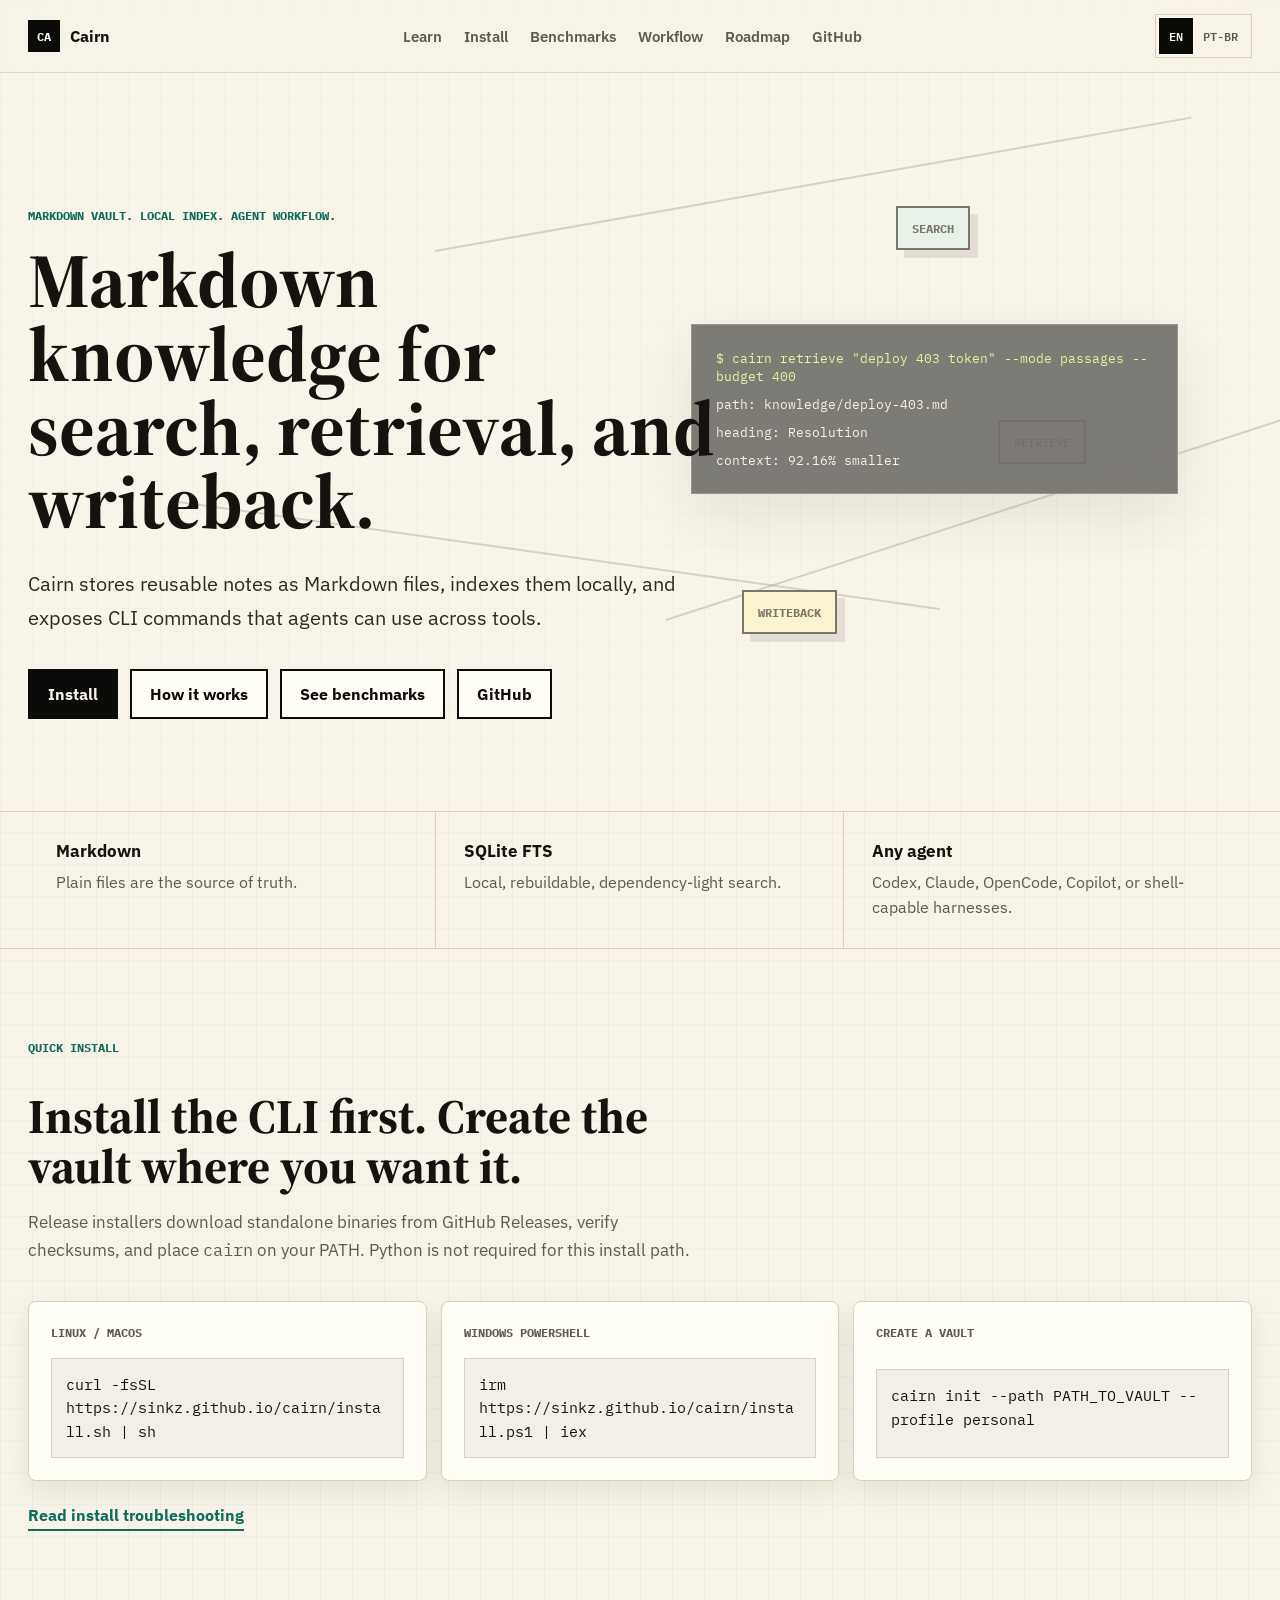
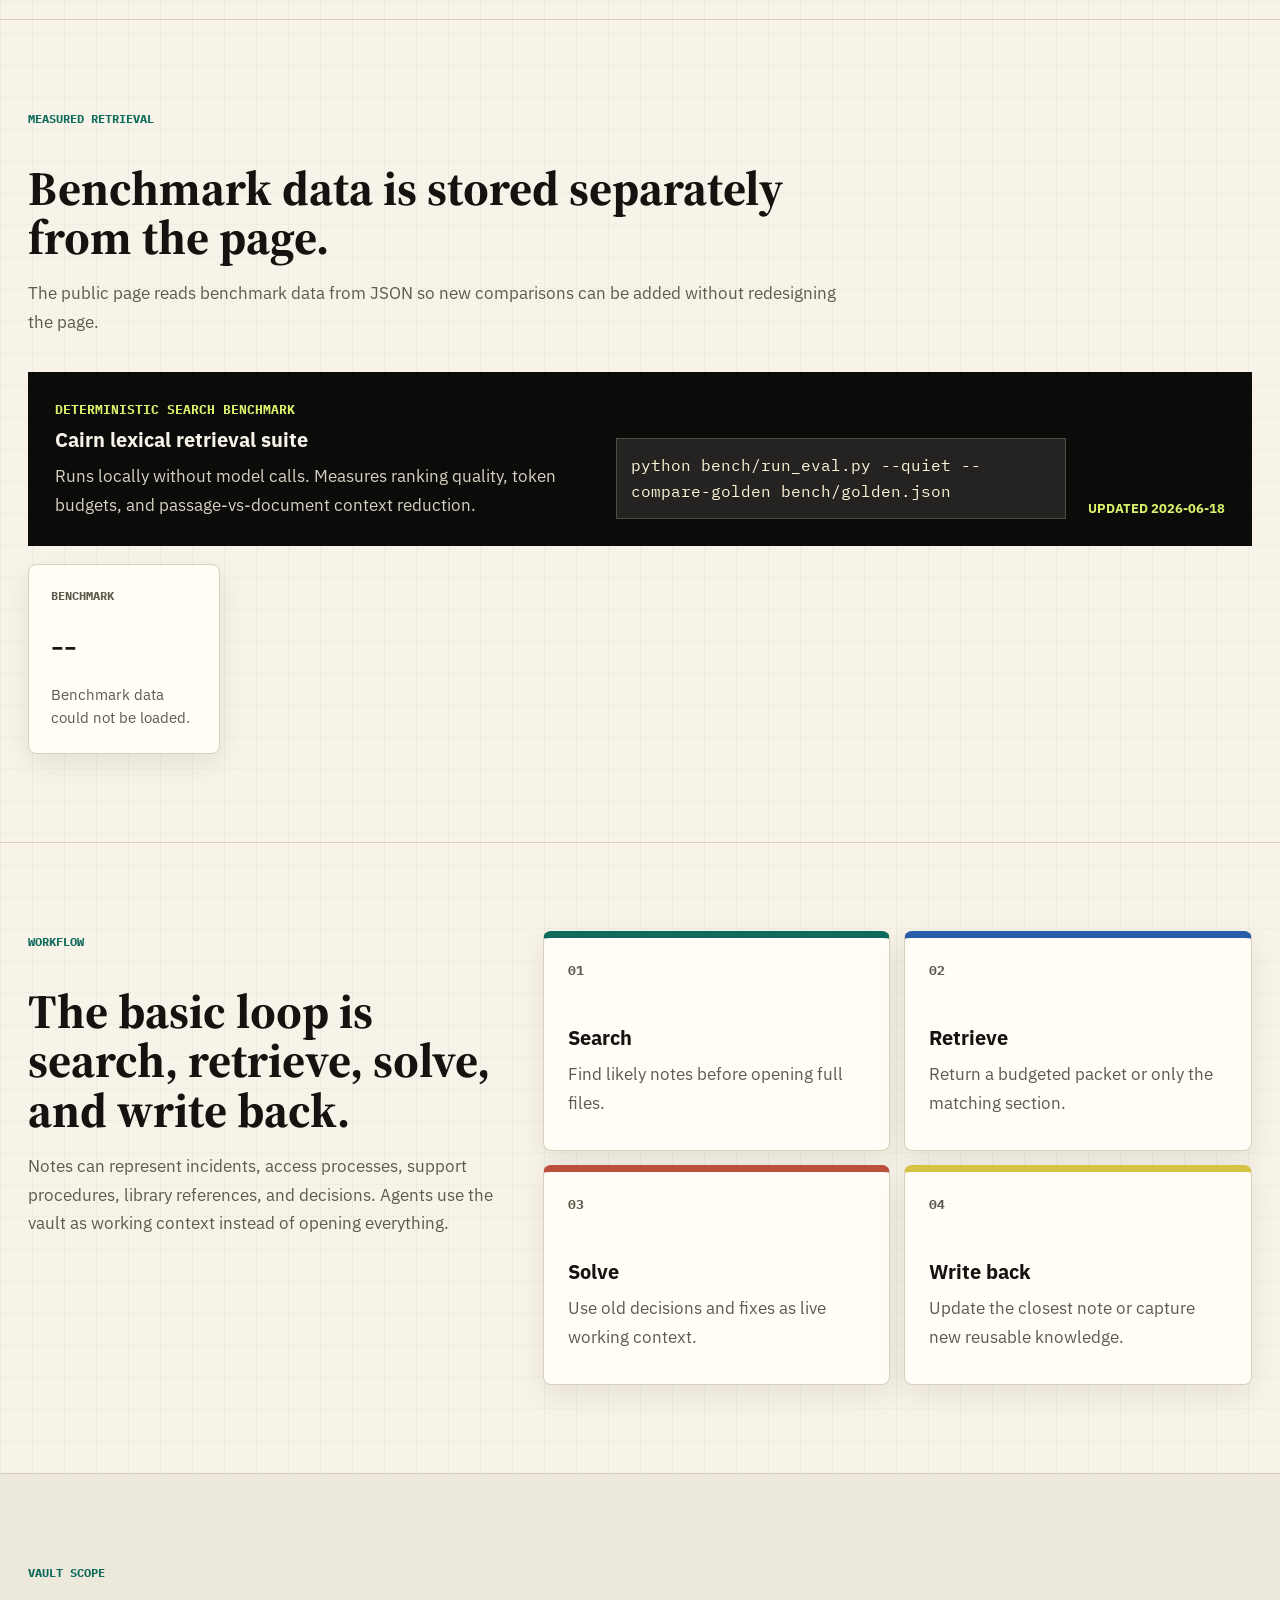
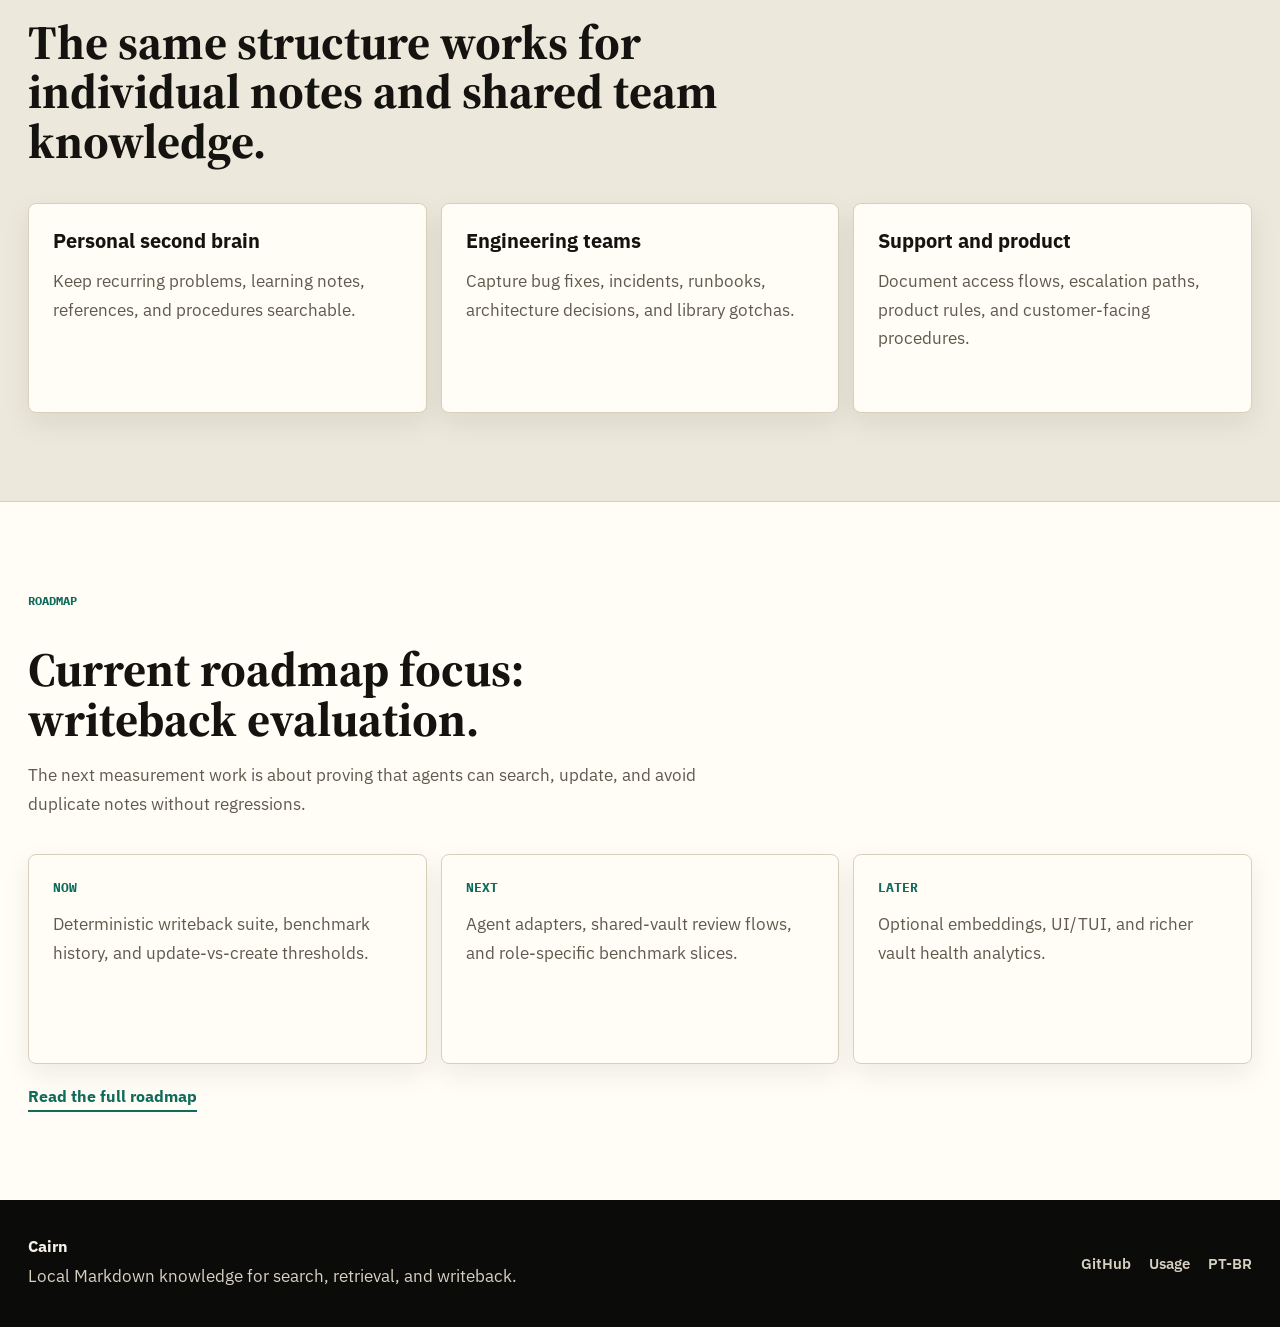
==== commit f41259a2: "Add standalone installer release flow" ====
--- a/docs/index.html
+++ b/docs/index.html
@@ -30,6 +30,7 @@
       </a>
       <nav class="nav-links" aria-label="Page sections">
         <a href="learn.html">Learn</a>
+        <a href="#install">Install</a>
         <a href="#benchmarks">Benchmarks</a>
         <a href="#workflow">Workflow</a>
         <a href="#roadmap">Roadmap</a>
@@ -75,11 +76,13 @@
           </p>
 
           <div class="hero-actions" aria-label="Primary actions">
-            <a class="button primary" href="https://github.com/sinkz/cairn">GitHub</a>
+            <a class="button primary" href="#install" data-lang-content="en">Install</a>
+            <a class="button primary" href="#install" data-lang-content="pt">Instalar</a>
             <a class="button secondary" href="learn.html" data-lang-content="en">How it works</a>
             <a class="button secondary" href="learn.html" data-lang-content="pt">Como funciona</a>
             <a class="button secondary" href="#benchmarks" data-lang-content="en">See benchmarks</a>
             <a class="button secondary" href="#benchmarks" data-lang-content="pt">Ver benchmarks</a>
+            <a class="button secondary" href="https://github.com/sinkz/cairn">GitHub</a>
           </div>
         </div>
       </section>
@@ -100,6 +103,44 @@
           <span data-lang-content="en">Codex, Claude, OpenCode, Copilot, or shell-capable harnesses.</span>
           <span data-lang-content="pt">Codex, Claude, OpenCode, Copilot ou harnesses com shell.</span>
         </div>
+      </section>
+
+      <section class="section install-section" id="install">
+        <div class="section-heading compact">
+          <p class="eyebrow" data-lang-content="en">Quick install</p>
+          <p class="eyebrow" data-lang-content="pt">Instalação rápida</p>
+          <h2 data-lang-content="en">Install the CLI first. Create the vault where you want it.</h2>
+          <h2 data-lang-content="pt">Instale a CLI primeiro. Crie o vault onde você quiser.</h2>
+          <p data-lang-content="en">
+            Release installers download standalone binaries from GitHub Releases,
+            verify checksums, and place <code>cairn</code> on your PATH. Python is
+            not required for this install path.
+          </p>
+          <p data-lang-content="pt">
+            Os instaladores baixam binários standalone do GitHub Releases,
+            validam checksums e colocam <code>cairn</code> no PATH. Python não é
+            necessário neste caminho de instalação.
+          </p>
+        </div>
+
+        <div class="install-grid">
+          <article class="install-card">
+            <span>Linux / macOS</span>
+            <code>curl -fsSL https://sinkz.github.io/cairn/install.sh | sh</code>
+          </article>
+          <article class="install-card">
+            <span>Windows PowerShell</span>
+            <code>irm https://sinkz.github.io/cairn/install.ps1 | iex</code>
+          </article>
+          <article class="install-card">
+            <span data-lang-content="en">Create a vault</span>
+            <span data-lang-content="pt">Criar um vault</span>
+            <code>cairn init --path PATH_TO_VAULT --profile personal</code>
+          </article>
+        </div>
+
+        <a class="text-link" href="guides/quick-install.md" data-lang-content="en">Read install troubleshooting</a>
+        <a class="text-link" href="guides/quick-install.pt-BR.md" data-lang-content="pt">Ver solução de problemas de instalação</a>
       </section>
 
       <section class="section" id="benchmarks">
--- a/docs/assets/styles.css
+++ b/docs/assets/styles.css
@@ -440,6 +440,7 @@
 
 .metric-card,
 .workflow-card,
+.install-card,
 .use-case-grid article,
 .roadmap-columns article {
   background: var(--paper-strong);
@@ -467,6 +468,42 @@
   font-size: 2.45rem;
   line-height: 1;
   margin: 22px 0 18px;
+}
+
+.install-section {
+  border-bottom: 1px solid var(--line);
+}
+
+.install-grid {
+  display: grid;
+  gap: 14px;
+  grid-template-columns: repeat(3, 1fr);
+  margin-bottom: 24px;
+}
+
+.install-card {
+  display: grid;
+  gap: 18px;
+  padding: 22px;
+}
+
+.install-card span {
+  color: var(--muted);
+  font-family: "IBM Plex Mono", monospace;
+  font-size: 0.78rem;
+  font-weight: 700;
+  text-transform: uppercase;
+}
+
+.install-card code {
+  background: rgba(21, 19, 15, 0.06);
+  border: 1px solid var(--line);
+  color: var(--ink);
+  display: block;
+  font-size: 0.92rem;
+  line-height: 1.6;
+  overflow-wrap: anywhere;
+  padding: 14px;
 }
 
 .metric-card p {
@@ -1004,6 +1041,10 @@
     grid-template-columns: repeat(3, 1fr);
   }
 
+  .install-grid {
+    grid-template-columns: 1fr;
+  }
+
   .benchmark-panel,
   .split-section,
   .learn-hero {
@@ -1082,6 +1123,7 @@
 
   .proof-band,
   .metric-grid,
+  .install-grid,
   .workflow-grid,
   .use-case-grid,
   .roadmap-columns,
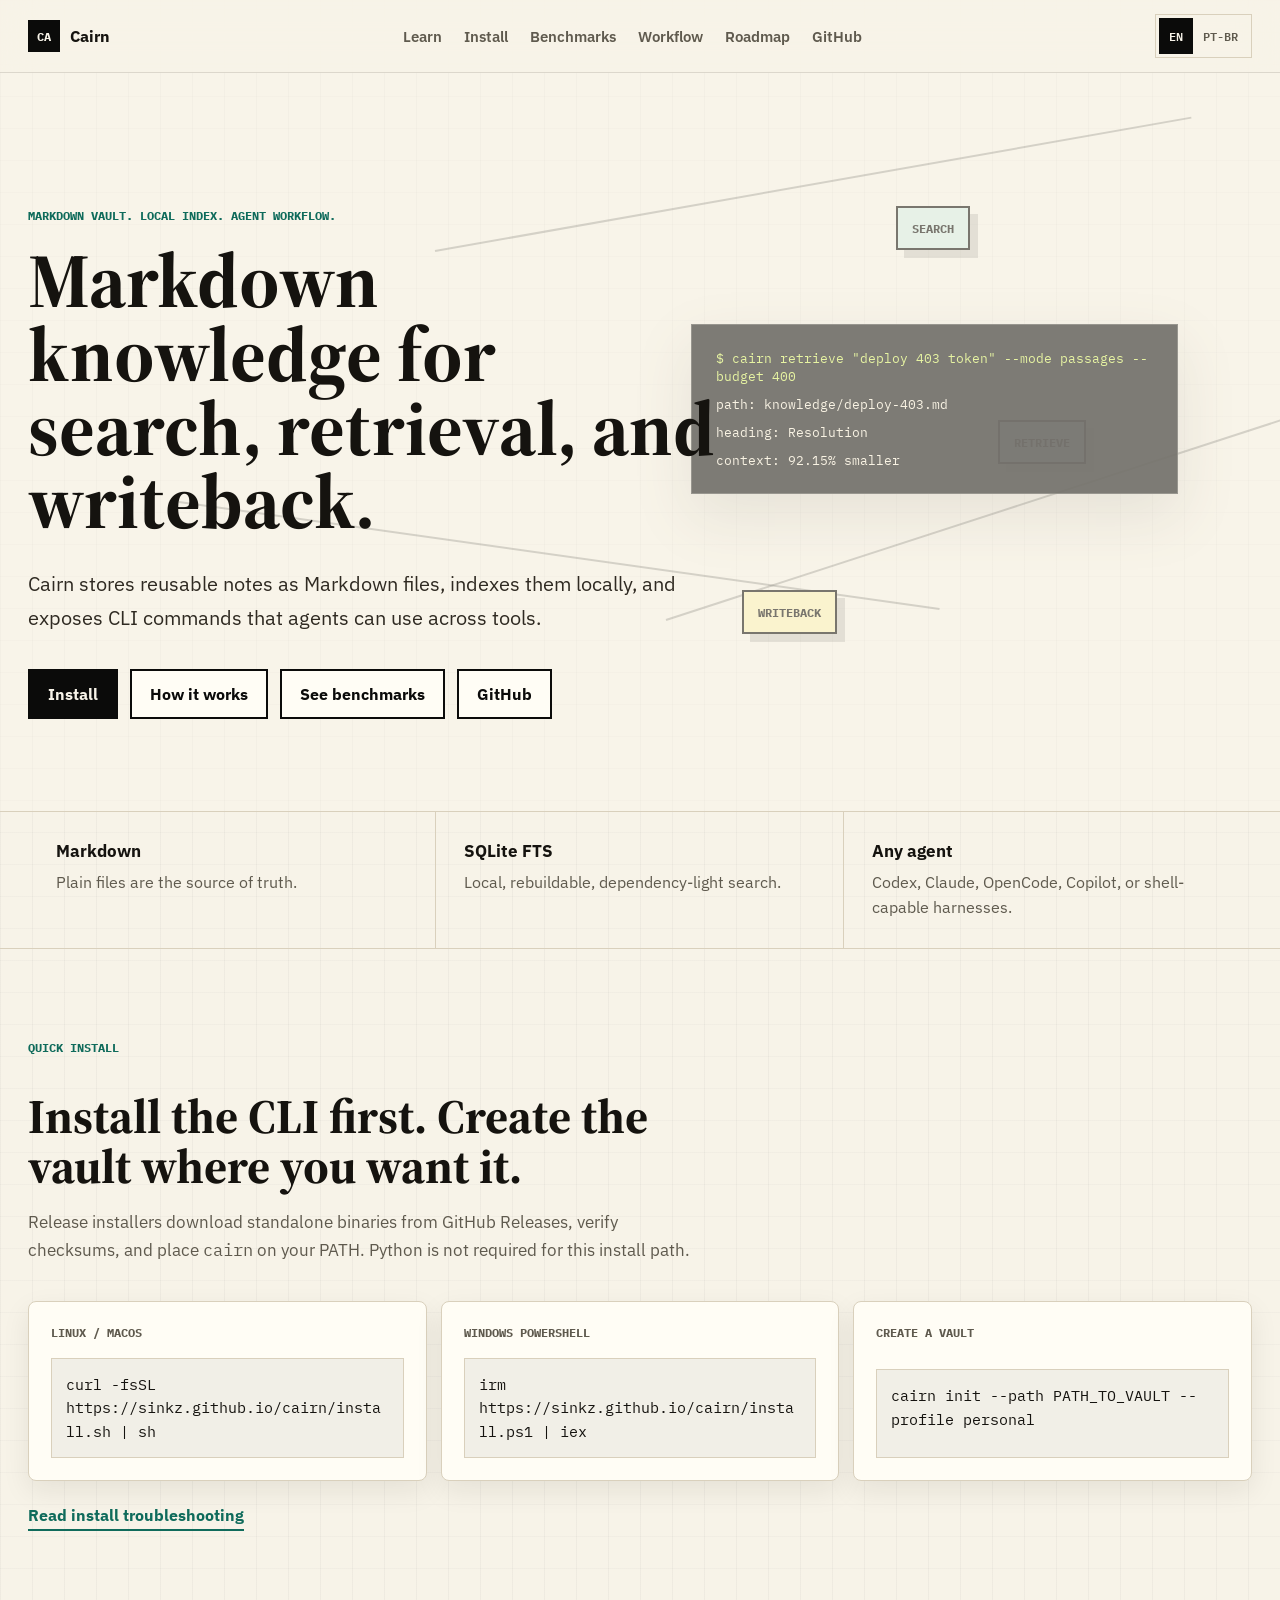
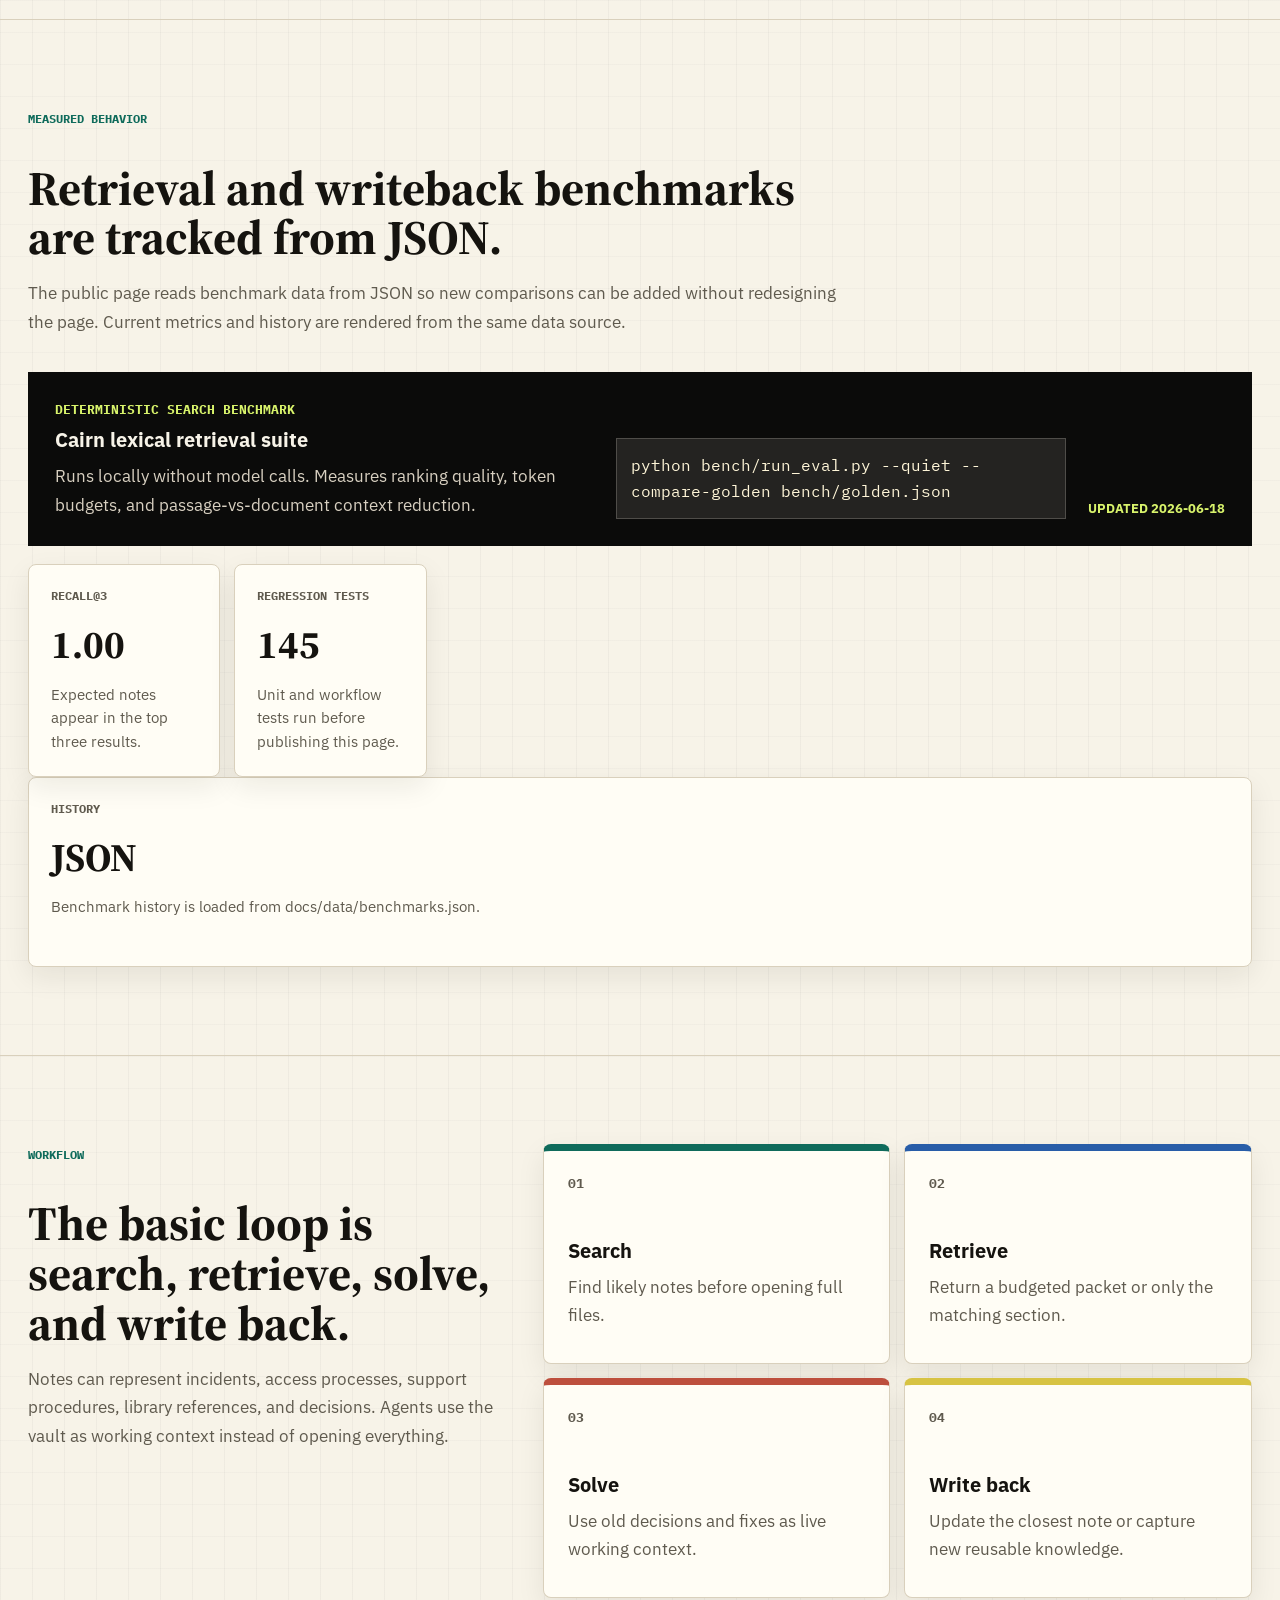
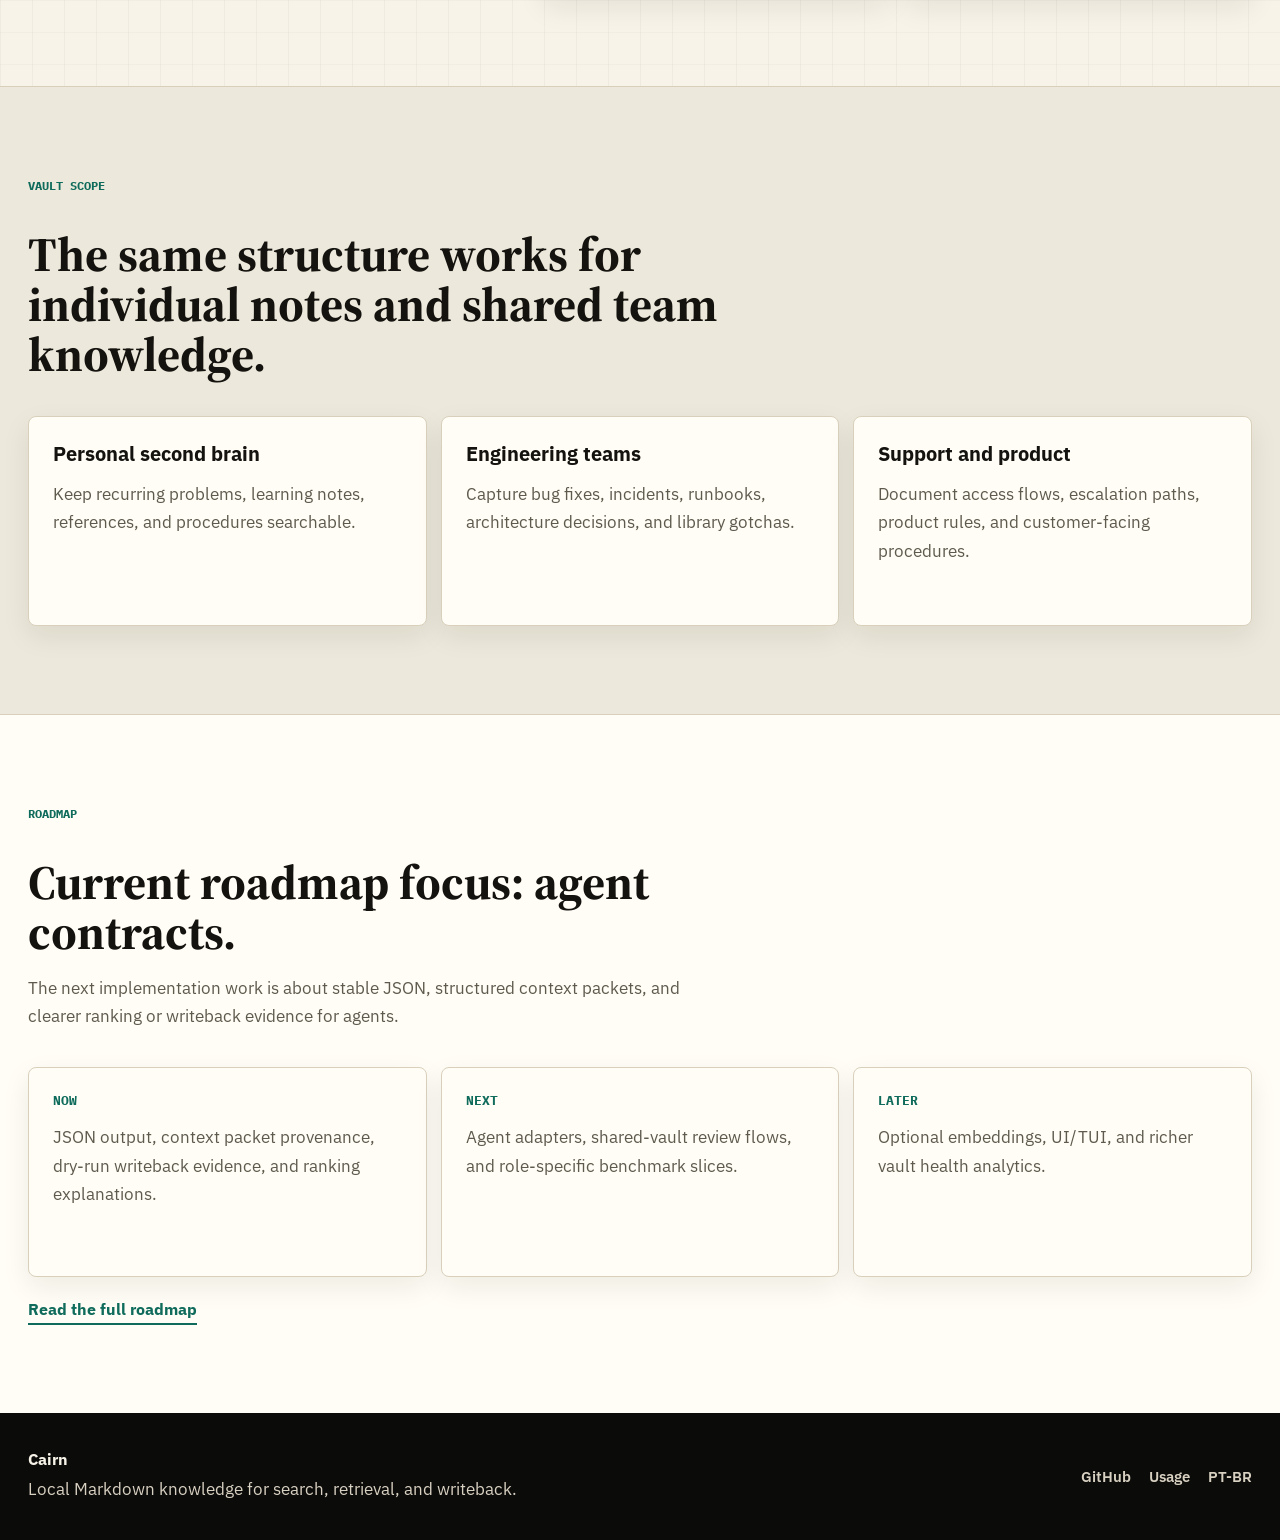
==== commit f00dc830: "Add deterministic glossary search" ====
--- a/docs/index.html
+++ b/docs/index.html
@@ -55,7 +55,7 @@
             <span>$ cairn retrieve "deploy 403 token" --mode passages --budget 400</span>
             <span>path: knowledge/deploy-403.md</span>
             <span>heading: Resolution</span>
-            <span>context: 92.16% smaller</span>
+            <span>context: 92.15% smaller</span>
           </div>
         </div>
         <div class="hero-content">
@@ -145,21 +145,23 @@
 
       <section class="section" id="benchmarks">
         <div class="section-heading">
-          <p class="eyebrow" data-lang-content="en">Measured retrieval</p>
-          <p class="eyebrow" data-lang-content="pt">Recuperação medida</p>
-          <h2 data-lang-content="en">Benchmark data is stored separately from the page.</h2>
-          <h2 data-lang-content="pt">Dados de benchmark ficam separados da página.</h2>
+          <p class="eyebrow" data-lang-content="en">Measured behavior</p>
+          <p class="eyebrow" data-lang-content="pt">Comportamento medido</p>
+          <h2 data-lang-content="en">Retrieval and writeback benchmarks are tracked from JSON.</h2>
+          <h2 data-lang-content="pt">Benchmarks de recuperação e escrita são acompanhados via JSON.</h2>
           <p data-lang-content="en">
             The public page reads benchmark data from JSON so new comparisons can
-            be added without redesigning the page.
+            be added without redesigning the page. Current metrics and history are
+            rendered from the same data source.
           </p>
           <p data-lang-content="pt">
             A página pública lê os dados de benchmark via JSON para permitir novos
-            comparativos sem redesenhar a interface.
-          </p>
-        </div>
-
-        <div class="benchmark-panel">
+            comparativos sem redesenhar a interface. Métricas atuais e histórico
+            são renderizados a partir da mesma fonte de dados.
+          </p>
+        </div>
+
+        <div class="benchmark-panel" id="benchmark-summary">
           <div>
             <p class="panel-label" id="benchmark-suite">Deterministic search benchmark</p>
             <h3 id="benchmark-current-label">Cairn lexical retrieval suite</h3>
@@ -172,16 +174,26 @@
           <p class="updated" id="benchmark-updated">Updated 2026-06-18</p>
         </div>
 
-        <div class="metric-grid" id="benchmark-cards" aria-live="polite">
+        <div class="suite-stack" id="benchmark-suites" aria-live="polite">
+          <div class="metric-grid" id="benchmark-cards">
+            <article class="metric-card">
+              <span>Recall@3</span>
+              <strong>1.00</strong>
+              <p>Expected notes appear in the top three results.</p>
+            </article>
+            <article class="metric-card">
+              <span>Context reduction</span>
+              <strong>92.15%</strong>
+              <p>Passage retrieval returns far less text than opening full documents.</p>
+            </article>
+          </div>
+        </div>
+
+        <div class="history-panel" id="benchmark-history">
           <article class="metric-card">
-            <span>Recall@3</span>
-            <strong>1.00</strong>
-            <p>Expected notes appear in the top three results.</p>
-          </article>
-          <article class="metric-card">
-            <span>Context reduction</span>
-            <strong>92.16%</strong>
-            <p>Passage retrieval returns far less text than opening full documents.</p>
+            <span>History</span>
+            <strong>JSON</strong>
+            <p>Benchmark history is loaded from docs/data/benchmarks.json.</p>
           </article>
         </div>
 
@@ -273,22 +285,22 @@
         <div class="section-heading compact">
           <p class="eyebrow" data-lang-content="en">Roadmap</p>
           <p class="eyebrow" data-lang-content="pt">Roadmap</p>
-          <h2 data-lang-content="en">Current roadmap focus: writeback evaluation.</h2>
-          <h2 data-lang-content="pt">Foco atual do roadmap: avaliação de escrita.</h2>
+          <h2 data-lang-content="en">Current roadmap focus: agent contracts.</h2>
+          <h2 data-lang-content="pt">Foco atual do roadmap: contratos para agentes.</h2>
           <p data-lang-content="en">
-            The next measurement work is about proving that agents can search,
-            update, and avoid duplicate notes without regressions.
+            The next implementation work is about stable JSON, structured context
+            packets, and clearer ranking or writeback evidence for agents.
           </p>
           <p data-lang-content="pt">
-            A próxima medição é provar que agentes conseguem buscar, atualizar e
-            evitar notas duplicadas sem regressões.
+            A próxima implementação é estabilizar JSON, pacotes de contexto
+            estruturados e evidências mais claras de ranking ou escrita para agentes.
           </p>
         </div>
         <div class="roadmap-columns">
           <article>
             <span>Now</span>
-            <p data-lang-content="en">Deterministic writeback suite, benchmark history, and update-vs-create thresholds.</p>
-            <p data-lang-content="pt">Suite determinística de escrita, histórico de benchmarks e limiares de atualizar vs criar.</p>
+            <p data-lang-content="en">JSON output, context packet provenance, dry-run writeback evidence, and ranking explanations.</p>
+            <p data-lang-content="pt">Saída JSON, proveniência dos pacotes de contexto, dry-run de escrita e explicação de ranking.</p>
           </article>
           <article>
             <span>Next</span>
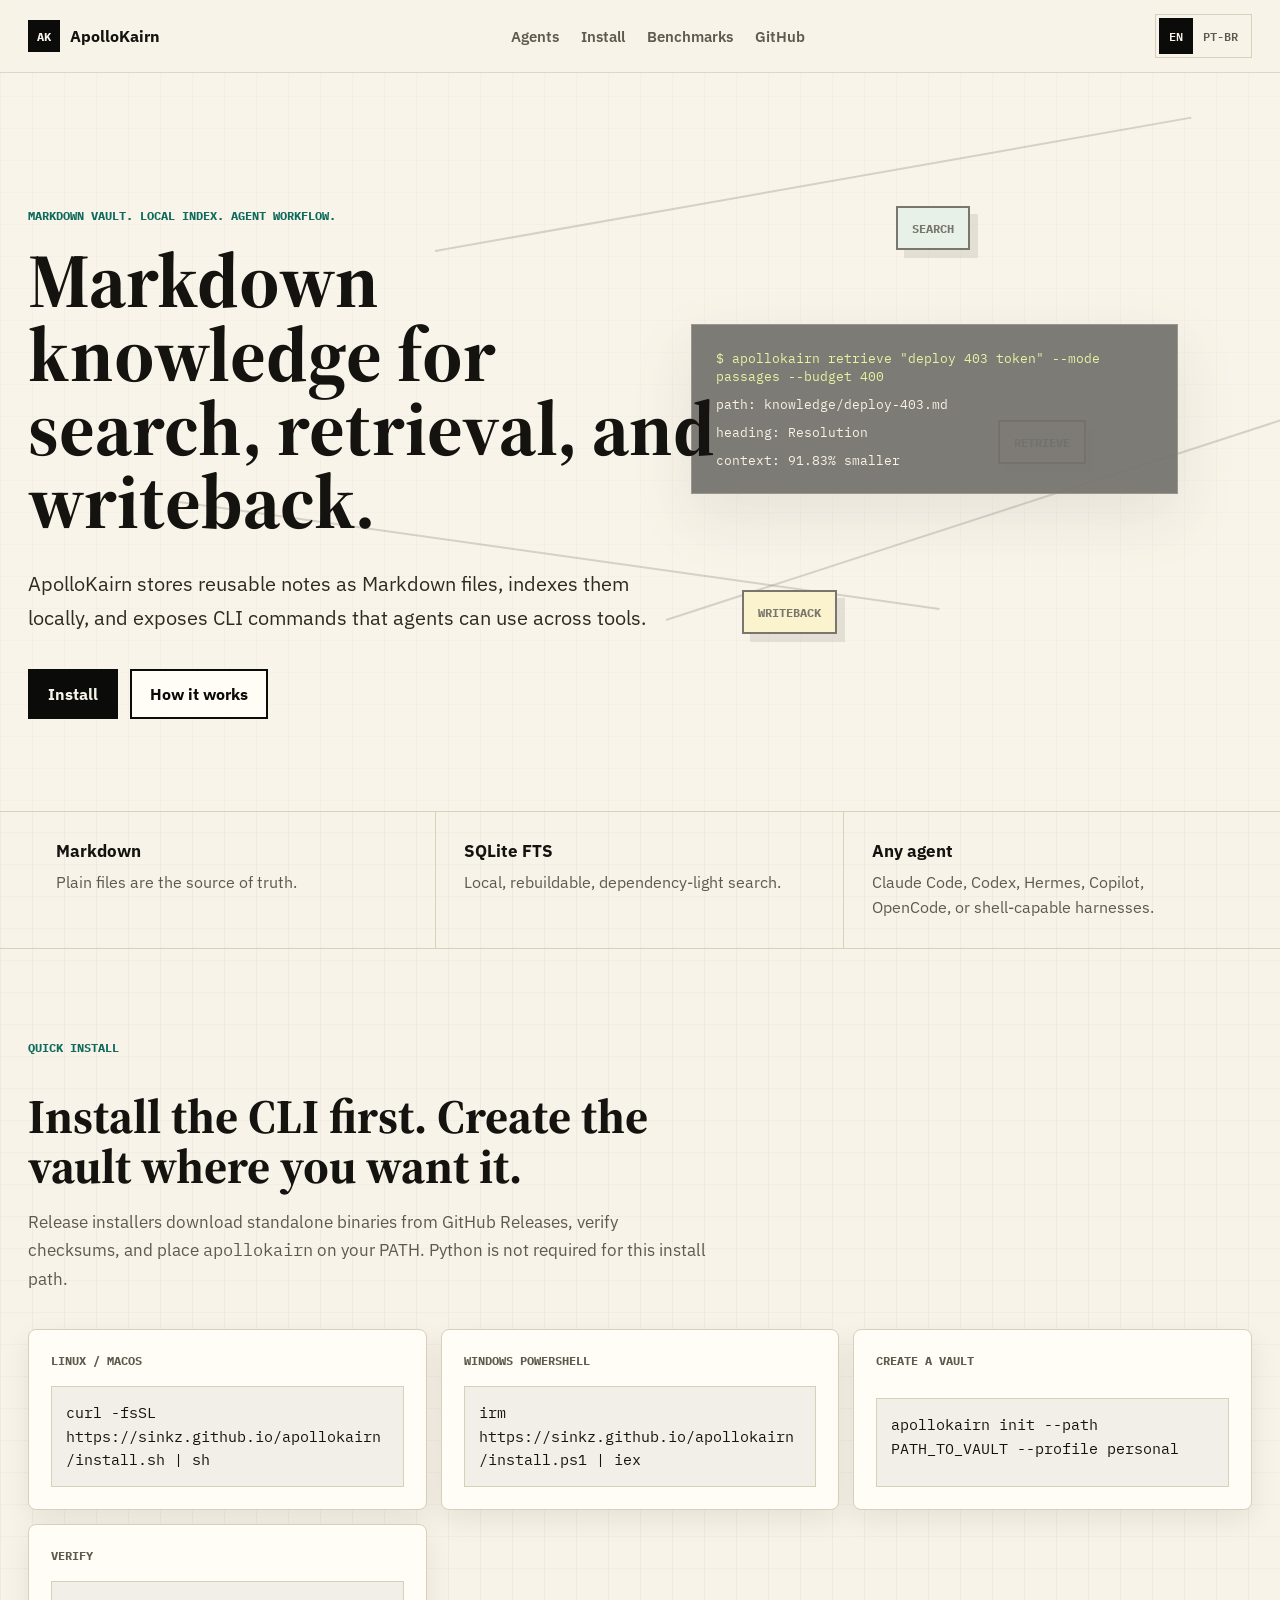
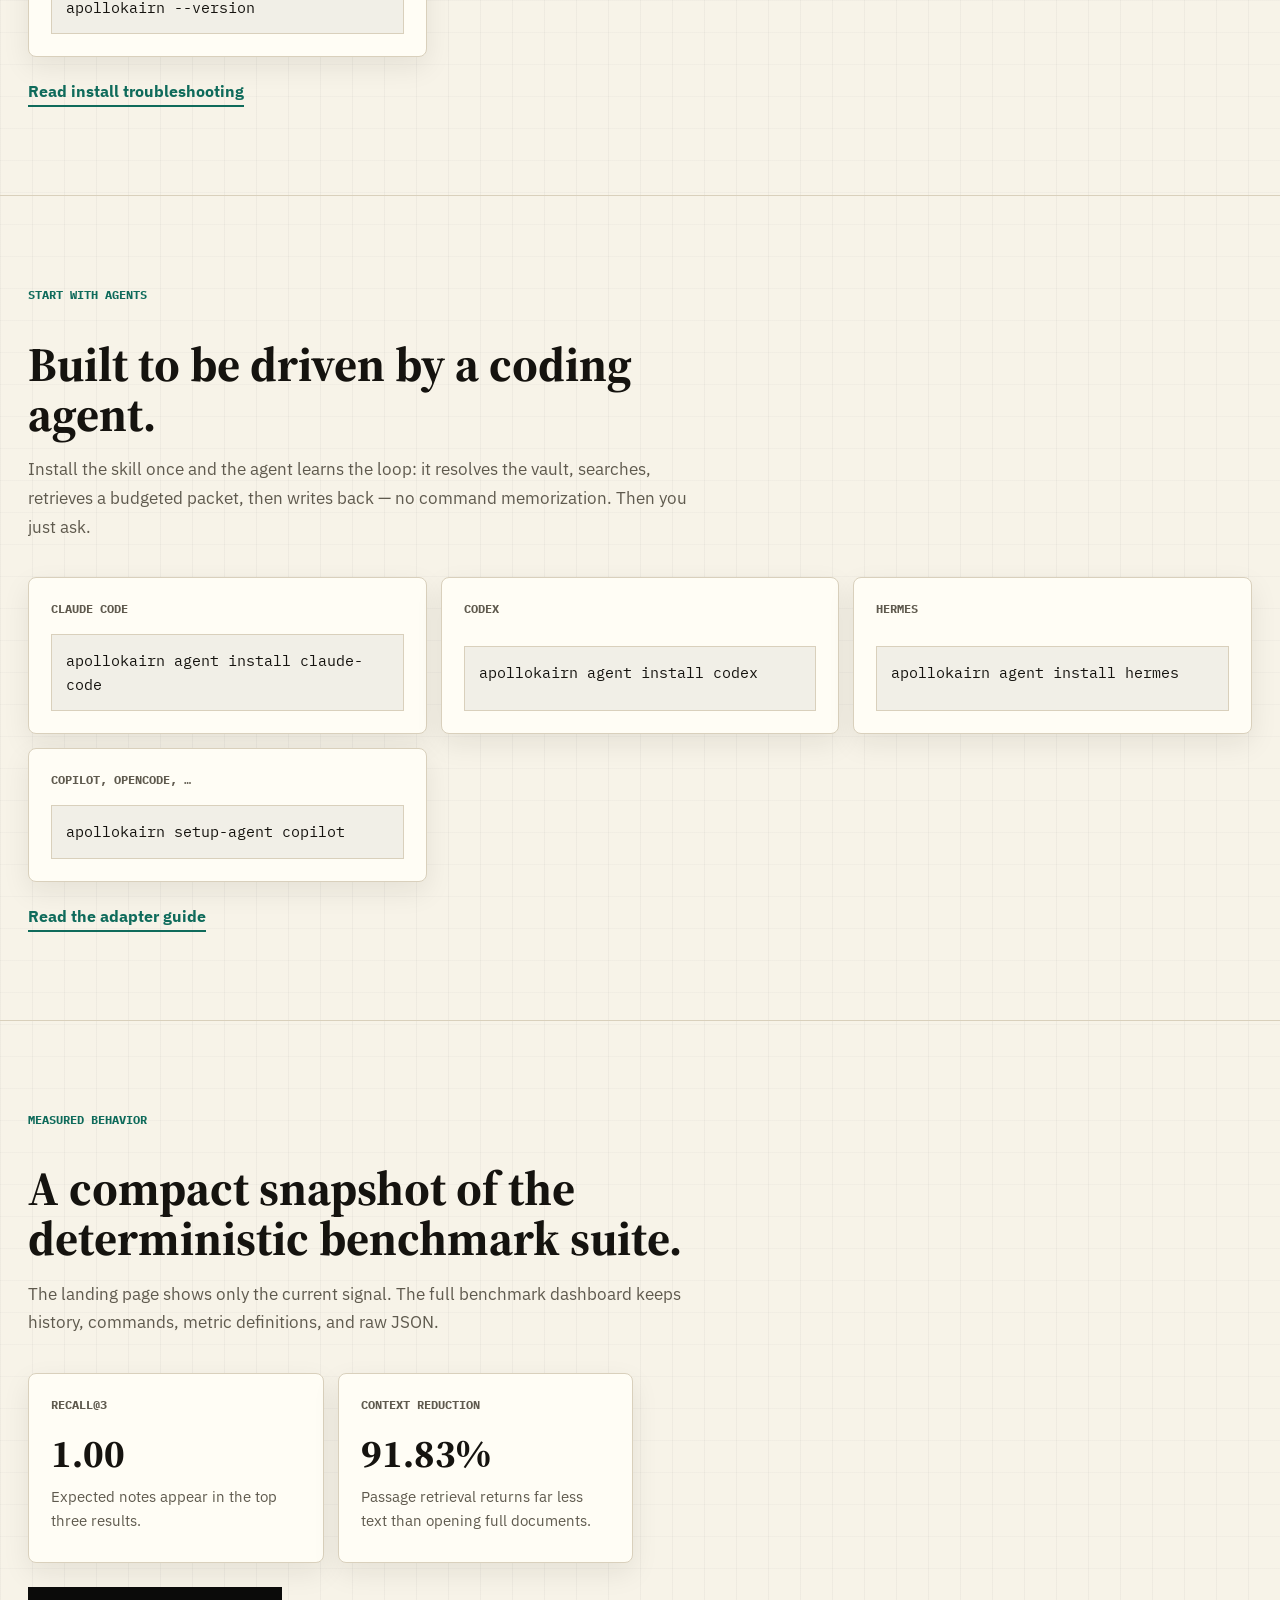
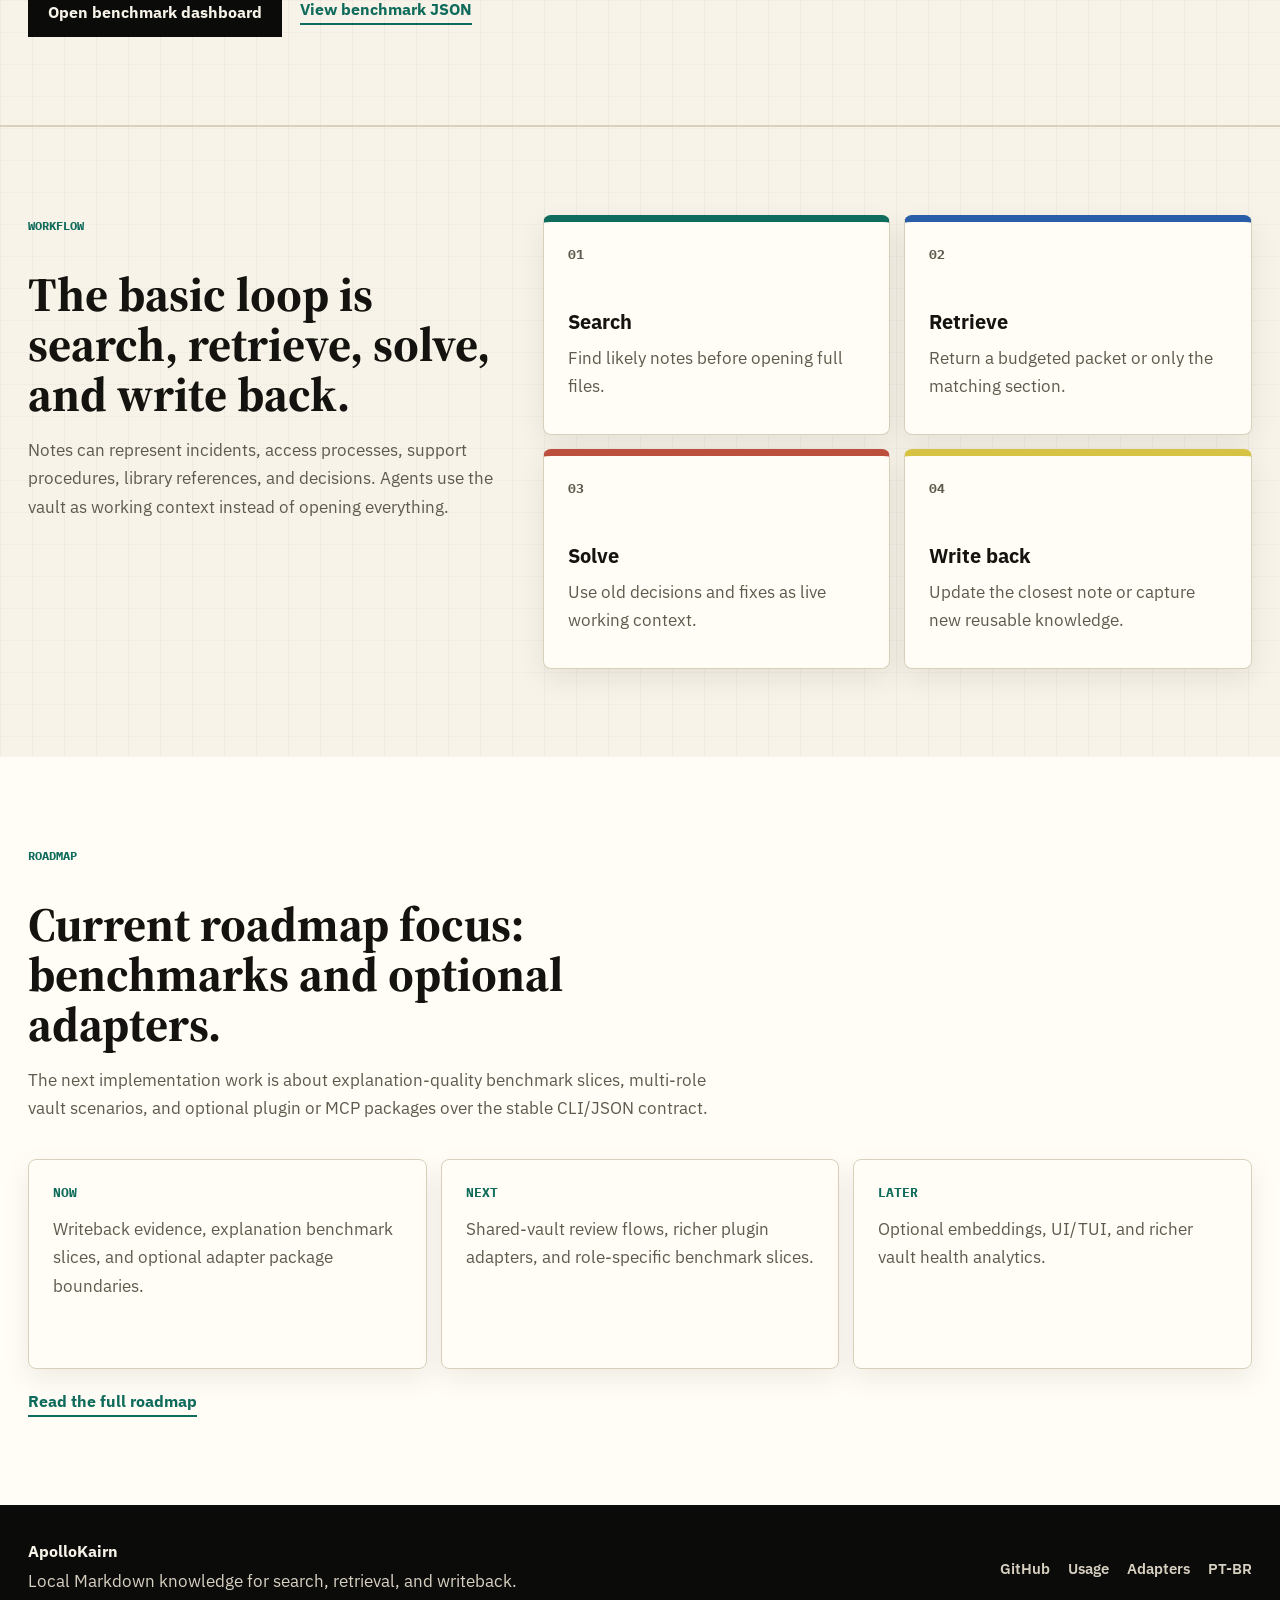
==== commit 8171e891: "feat(site): add "Start with agents" section, workflow/benchmark diagrams, lean home - New "Start wit" ====
--- a/docs/index.html
+++ b/docs/index.html
@@ -3,13 +3,13 @@
   <head>
     <meta charset="utf-8" />
     <meta name="viewport" content="width=device-width, initial-scale=1" />
-    <title>Cairn - Markdown knowledge for agent workflows</title>
+    <title>ApolloKairn - Markdown knowledge for agent workflows</title>
     <meta
       name="description"
-      content="Cairn is a local Markdown knowledge vault with CLI search, retrieval, writeback, and deterministic benchmarks."
+      content="ApolloKairn is a local Markdown knowledge vault with CLI search, retrieval, writeback, and deterministic benchmarks."
     />
     <meta name="theme-color" content="#f7f3e8" />
-    <meta property="og:title" content="Cairn - Markdown knowledge for agent workflows" />
+    <meta property="og:title" content="ApolloKairn - Markdown knowledge for agent workflows" />
     <meta
       property="og:description"
       content="A local Markdown vault with SQLite search, budgeted retrieval, writeback, and benchmark data."
@@ -24,17 +24,16 @@
     <a class="skip-link" href="#main">Skip to content</a>
 
     <header class="site-header" aria-label="Primary navigation">
-      <a class="brand" href="#top" aria-label="Cairn home">
-        <span class="brand-mark">CA</span>
-        <span>Cairn</span>
+      <a class="brand" href="#top" aria-label="ApolloKairn home">
+        <span class="brand-mark">AK</span>
+        <span>ApolloKairn</span>
       </a>
       <nav class="nav-links" aria-label="Page sections">
-        <a href="learn.html">Learn</a>
+        <a href="#agents" data-lang-content="en">Agents</a>
+        <a href="#agents" data-lang-content="pt">Agentes</a>
         <a href="#install">Install</a>
-        <a href="#benchmarks">Benchmarks</a>
-        <a href="#workflow">Workflow</a>
-        <a href="#roadmap">Roadmap</a>
-        <a href="https://github.com/sinkz/cairn">GitHub</a>
+        <a href="benchmarks.html">Benchmarks</a>
+        <a href="https://github.com/sinkz/apollokairn">GitHub</a>
       </nav>
       <div class="language-switch" aria-label="Language">
         <button class="language-button" type="button" data-set-lang="en" aria-pressed="true">EN</button>
@@ -52,10 +51,10 @@
           <div class="scene-block block-b">retrieve</div>
           <div class="scene-block block-c">writeback</div>
           <div class="scene-terminal">
-            <span>$ cairn retrieve "deploy 403 token" --mode passages --budget 400</span>
+            <span>$ apollokairn retrieve "deploy 403 token" --mode passages --budget 400</span>
             <span>path: knowledge/deploy-403.md</span>
             <span>heading: Resolution</span>
-            <span>context: 92.15% smaller</span>
+            <span>context: 91.83% smaller</span>
           </div>
         </div>
         <div class="hero-content">
@@ -66,11 +65,11 @@
           <h1 data-lang-content="pt">Conhecimento em Markdown para busca, recuperação e escrita.</h1>
 
           <p class="hero-copy" data-lang-content="en">
-            Cairn stores reusable notes as Markdown files, indexes them locally,
+            ApolloKairn stores reusable notes as Markdown files, indexes them locally,
             and exposes CLI commands that agents can use across tools.
           </p>
           <p class="hero-copy" data-lang-content="pt">
-            Cairn armazena notas reutilizáveis como arquivos Markdown, indexa tudo
+            ApolloKairn armazena notas reutilizáveis como arquivos Markdown, indexa tudo
             localmente e expõe comandos de CLI que agentes podem usar em diferentes
             ferramentas.
           </p>
@@ -80,9 +79,6 @@
             <a class="button primary" href="#install" data-lang-content="pt">Instalar</a>
             <a class="button secondary" href="learn.html" data-lang-content="en">How it works</a>
             <a class="button secondary" href="learn.html" data-lang-content="pt">Como funciona</a>
-            <a class="button secondary" href="#benchmarks" data-lang-content="en">See benchmarks</a>
-            <a class="button secondary" href="#benchmarks" data-lang-content="pt">Ver benchmarks</a>
-            <a class="button secondary" href="https://github.com/sinkz/cairn">GitHub</a>
           </div>
         </div>
       </section>
@@ -100,8 +96,8 @@
         </div>
         <div class="proof-item">
           <strong>Any agent</strong>
-          <span data-lang-content="en">Codex, Claude, OpenCode, Copilot, or shell-capable harnesses.</span>
-          <span data-lang-content="pt">Codex, Claude, OpenCode, Copilot ou harnesses com shell.</span>
+          <span data-lang-content="en">Claude Code, Codex, Hermes, Copilot, OpenCode, or shell-capable harnesses.</span>
+          <span data-lang-content="pt">Claude Code, Codex, Hermes, Copilot, OpenCode ou harnesses com shell.</span>
         </div>
       </section>
 
@@ -113,12 +109,12 @@
           <h2 data-lang-content="pt">Instale a CLI primeiro. Crie o vault onde você quiser.</h2>
           <p data-lang-content="en">
             Release installers download standalone binaries from GitHub Releases,
-            verify checksums, and place <code>cairn</code> on your PATH. Python is
+            verify checksums, and place <code>apollokairn</code> on your PATH. Python is
             not required for this install path.
           </p>
           <p data-lang-content="pt">
             Os instaladores baixam binários standalone do GitHub Releases,
-            validam checksums e colocam <code>cairn</code> no PATH. Python não é
+            validam checksums e colocam <code>apollokairn</code> no PATH. Python não é
             necessário neste caminho de instalação.
           </p>
         </div>
@@ -126,16 +122,21 @@
         <div class="install-grid">
           <article class="install-card">
             <span>Linux / macOS</span>
-            <code>curl -fsSL https://sinkz.github.io/cairn/install.sh | sh</code>
+            <code>curl -fsSL https://sinkz.github.io/apollokairn/install.sh | sh</code>
           </article>
           <article class="install-card">
             <span>Windows PowerShell</span>
-            <code>irm https://sinkz.github.io/cairn/install.ps1 | iex</code>
+            <code>irm https://sinkz.github.io/apollokairn/install.ps1 | iex</code>
           </article>
           <article class="install-card">
             <span data-lang-content="en">Create a vault</span>
             <span data-lang-content="pt">Criar um vault</span>
-            <code>cairn init --path PATH_TO_VAULT --profile personal</code>
+            <code>apollokairn init --path PATH_TO_VAULT --profile personal</code>
+          </article>
+          <article class="install-card">
+            <span data-lang-content="en">Verify</span>
+            <span data-lang-content="pt">Verificar</span>
+            <code>apollokairn --version</code>
           </article>
         </div>
 
@@ -143,58 +144,91 @@
         <a class="text-link" href="guides/quick-install.pt-BR.md" data-lang-content="pt">Ver solução de problemas de instalação</a>
       </section>
 
-      <section class="section" id="benchmarks">
-        <div class="section-heading">
+      <section class="section install-section" id="agents">
+        <div class="section-heading compact">
+          <p class="eyebrow" data-lang-content="en">Start with agents</p>
+          <p class="eyebrow" data-lang-content="pt">Comece com agentes</p>
+          <h2 data-lang-content="en">Built to be driven by a coding agent.</h2>
+          <h2 data-lang-content="pt">Feito para ser conduzido por um agente de código.</h2>
+          <p data-lang-content="en">
+            Install the skill once and the agent learns the loop: it resolves the
+            vault, searches, retrieves a budgeted packet, then writes back — no
+            command memorization. Then you just ask.
+          </p>
+          <p data-lang-content="pt">
+            Instale a skill uma vez e o agente aprende o fluxo: ele resolve o vault,
+            busca, recupera um pacote com orçamento e registra de volta — sem decorar
+            comandos. Depois é só perguntar.
+          </p>
+        </div>
+
+        <div class="install-grid">
+          <article class="install-card">
+            <span>Claude Code</span>
+            <code>apollokairn agent install claude-code</code>
+          </article>
+          <article class="install-card">
+            <span>Codex</span>
+            <code>apollokairn agent install codex</code>
+          </article>
+          <article class="install-card">
+            <span>Hermes</span>
+            <code>apollokairn agent install hermes</code>
+          </article>
+          <article class="install-card">
+            <span data-lang-content="en">Copilot, OpenCode, …</span>
+            <span data-lang-content="pt">Copilot, OpenCode, …</span>
+            <code>apollokairn setup-agent copilot</code>
+          </article>
+        </div>
+
+        <a class="text-link" href="https://github.com/sinkz/apollokairn/blob/main/docs/guides/adapters.md" data-lang-content="en">Read the adapter guide</a>
+        <a class="text-link" href="https://github.com/sinkz/apollokairn/blob/main/docs/guides/adapters.pt-BR.md" data-lang-content="pt">Ler o guia de adapters</a>
+      </section>
+
+      <section class="section benchmark-preview-section" id="benchmarks">
+        <div class="section-heading compact">
           <p class="eyebrow" data-lang-content="en">Measured behavior</p>
           <p class="eyebrow" data-lang-content="pt">Comportamento medido</p>
-          <h2 data-lang-content="en">Retrieval and writeback benchmarks are tracked from JSON.</h2>
-          <h2 data-lang-content="pt">Benchmarks de recuperação e escrita são acompanhados via JSON.</h2>
-          <p data-lang-content="en">
-            The public page reads benchmark data from JSON so new comparisons can
-            be added without redesigning the page. Current metrics and history are
-            rendered from the same data source.
-          </p>
-          <p data-lang-content="pt">
-            A página pública lê os dados de benchmark via JSON para permitir novos
-            comparativos sem redesenhar a interface. Métricas atuais e histórico
-            são renderizados a partir da mesma fonte de dados.
-          </p>
-        </div>
-
-        <div class="benchmark-panel" id="benchmark-summary">
-          <div>
-            <p class="panel-label" id="benchmark-suite">Deterministic search benchmark</p>
-            <h3 id="benchmark-current-label">Cairn lexical retrieval suite</h3>
-            <p class="panel-note" id="benchmark-note">
-              Runs locally without model calls. Measures ranking quality, token budgets,
-              and passage-vs-document context reduction.
-            </p>
-          </div>
-          <code id="benchmark-command">python bench/run_eval.py --quiet --compare-golden bench/golden.json</code>
-          <p class="updated" id="benchmark-updated">Updated 2026-06-18</p>
-        </div>
-
-        <div class="suite-stack" id="benchmark-suites" aria-live="polite">
-          <div class="metric-grid" id="benchmark-cards">
-            <article class="metric-card">
-              <span>Recall@3</span>
-              <strong>1.00</strong>
-              <p>Expected notes appear in the top three results.</p>
-            </article>
-            <article class="metric-card">
-              <span>Context reduction</span>
-              <strong>92.15%</strong>
-              <p>Passage retrieval returns far less text than opening full documents.</p>
-            </article>
-          </div>
-        </div>
-
-        <div class="history-panel" id="benchmark-history">
+          <h2 data-lang-content="en">A compact snapshot of the deterministic benchmark suite.</h2>
+          <h2 data-lang-content="pt">Um snapshot compacto da suíte determinística de benchmarks.</h2>
+          <p data-lang-content="en">
+            The landing page shows only the current signal. The full benchmark
+            dashboard keeps history, commands, metric definitions, and raw JSON.
+          </p>
+          <p data-lang-content="pt">
+            A landing mostra apenas o sinal atual. O dashboard completo mantém
+            histórico, comandos, definições de métricas e JSON bruto.
+          </p>
+        </div>
+
+        <figure class="section-figure" data-lang-content="pt">
+          <img
+            src="assets/diagrams/benchmarks.png"
+            alt="Benchmark ApolloKairn: fixture, query, ranking, golden"
+            loading="lazy"
+          />
+          <figcaption>Benchmark é contrato de comportamento — fixture, query, ranking, golden.</figcaption>
+        </figure>
+
+        <div class="benchmark-preview-grid" id="benchmark-preview-cards" aria-live="polite">
           <article class="metric-card">
-            <span>History</span>
-            <strong>JSON</strong>
-            <p>Benchmark history is loaded from docs/data/benchmarks.json.</p>
-          </article>
+            <span>Recall@3</span>
+            <strong>1.00</strong>
+            <p>Expected notes appear in the top three results.</p>
+          </article>
+          <article class="metric-card">
+            <span>Context reduction</span>
+            <strong>91.83%</strong>
+            <p>Passage retrieval returns far less text than opening full documents.</p>
+          </article>
+        </div>
+
+        <div class="benchmark-preview-actions">
+          <a class="button primary" href="benchmarks.html" data-lang-content="en">Open benchmark dashboard</a>
+          <a class="button primary" href="benchmarks.html" data-lang-content="pt">Abrir dashboard de benchmarks</a>
+          <a class="text-link" href="data/benchmarks.json" data-lang-content="en">View benchmark JSON</a>
+          <a class="text-link" href="data/benchmarks.json" data-lang-content="pt">Ver JSON dos benchmarks</a>
         </div>
 
         <noscript>
@@ -220,7 +254,16 @@
           </p>
         </div>
 
-        <div class="workflow-grid">
+        <figure class="section-figure full" data-lang-content="pt">
+          <img
+            src="assets/diagrams/workflow.png"
+            alt="Fluxo do agente ApolloKairn: vault current, search, retrieve, writeback"
+            loading="lazy"
+          />
+          <figcaption>O agente usa um contrato — vault current, search, retrieve, writeback.</figcaption>
+        </figure>
+
+        <div class="workflow-grid" data-lang-content="en">
           <article class="workflow-card accent-green">
             <span>01</span>
             <h3 data-lang-content="en">Search</h3>
@@ -252,60 +295,33 @@
         </div>
       </section>
 
-      <section class="section use-cases">
-        <div class="section-heading">
-          <p class="eyebrow" data-lang-content="en">Vault scope</p>
-          <p class="eyebrow" data-lang-content="pt">Escopo do vault</p>
-          <h2 data-lang-content="en">The same structure works for individual notes and shared team knowledge.</h2>
-          <h2 data-lang-content="pt">A mesma estrutura funciona para notas individuais e conhecimento compartilhado de time.</h2>
-        </div>
-        <div class="use-case-grid">
-          <article>
-            <h3 data-lang-content="en">Personal second brain</h3>
-            <h3 data-lang-content="pt">Segundo cérebro pessoal</h3>
-            <p data-lang-content="en">Keep recurring problems, learning notes, references, and procedures searchable.</p>
-            <p data-lang-content="pt">Mantenha problemas recorrentes, aprendizados, referências e processos pesquisáveis.</p>
-          </article>
-          <article>
-            <h3 data-lang-content="en">Engineering teams</h3>
-            <h3 data-lang-content="pt">Times de engenharia</h3>
-            <p data-lang-content="en">Capture bug fixes, incidents, runbooks, architecture decisions, and library gotchas.</p>
-            <p data-lang-content="pt">Registre bugs, incidentes, runbooks, decisões de arquitetura e detalhes de bibliotecas.</p>
-          </article>
-          <article>
-            <h3 data-lang-content="en">Support and product</h3>
-            <h3 data-lang-content="pt">Suporte e produto</h3>
-            <p data-lang-content="en">Document access flows, escalation paths, product rules, and customer-facing procedures.</p>
-            <p data-lang-content="pt">Documente acessos, escalonamentos, regras de produto e procedimentos de atendimento.</p>
-          </article>
-        </div>
-      </section>
-
       <section class="section roadmap-preview" id="roadmap">
         <div class="section-heading compact">
           <p class="eyebrow" data-lang-content="en">Roadmap</p>
           <p class="eyebrow" data-lang-content="pt">Roadmap</p>
-          <h2 data-lang-content="en">Current roadmap focus: agent contracts.</h2>
-          <h2 data-lang-content="pt">Foco atual do roadmap: contratos para agentes.</h2>
-          <p data-lang-content="en">
-            The next implementation work is about stable JSON, structured context
-            packets, and clearer ranking or writeback evidence for agents.
-          </p>
-          <p data-lang-content="pt">
-            A próxima implementação é estabilizar JSON, pacotes de contexto
-            estruturados e evidências mais claras de ranking ou escrita para agentes.
+          <h2 data-lang-content="en">Current roadmap focus: benchmarks and optional adapters.</h2>
+          <h2 data-lang-content="pt">Foco atual do roadmap: benchmarks e adapters opcionais.</h2>
+          <p data-lang-content="en">
+            The next implementation work is about explanation-quality benchmark
+            slices, multi-role vault scenarios, and optional plugin or MCP
+            packages over the stable CLI/JSON contract.
+          </p>
+          <p data-lang-content="pt">
+            A próxima implementação é criar benchmarks de qualidade de explicação,
+            cenários de vault por perfil e pacotes opcionais de plugin ou MCP
+            sobre o contrato estável de CLI/JSON.
           </p>
         </div>
         <div class="roadmap-columns">
           <article>
             <span>Now</span>
-            <p data-lang-content="en">JSON output, context packet provenance, dry-run writeback evidence, and ranking explanations.</p>
-            <p data-lang-content="pt">Saída JSON, proveniência dos pacotes de contexto, dry-run de escrita e explicação de ranking.</p>
+            <p data-lang-content="en">Writeback evidence, explanation benchmark slices, and optional adapter package boundaries.</p>
+            <p data-lang-content="pt">Evidência de escrita, benchmarks de explicação e limites para pacotes opcionais de adapters.</p>
           </article>
           <article>
             <span>Next</span>
-            <p data-lang-content="en">Agent adapters, shared-vault review flows, and role-specific benchmark slices.</p>
-            <p data-lang-content="pt">Adapters para agentes, revisão de vaults compartilhados e benchmarks por perfil.</p>
+            <p data-lang-content="en">Shared-vault review flows, richer plugin adapters, and role-specific benchmark slices.</p>
+            <p data-lang-content="pt">Revisão de vaults compartilhados, plugins mais ricos e benchmarks por perfil.</p>
           </article>
           <article>
             <span>Later</span>
@@ -313,21 +329,22 @@
             <p data-lang-content="pt">Embeddings opcionais, UI/TUI e análises mais ricas de saúde do vault.</p>
           </article>
         </div>
-        <a class="text-link" href="https://github.com/sinkz/cairn/blob/main/ROADMAP.md" data-lang-content="en">Read the full roadmap</a>
-        <a class="text-link" href="https://github.com/sinkz/cairn/blob/main/ROADMAP.md" data-lang-content="pt">Ler o roadmap completo</a>
+        <a class="text-link" href="https://github.com/sinkz/apollokairn/blob/main/ROADMAP.md" data-lang-content="en">Read the full roadmap</a>
+        <a class="text-link" href="https://github.com/sinkz/apollokairn/blob/main/ROADMAP.md" data-lang-content="pt">Ler o roadmap completo</a>
       </section>
     </main>
 
     <footer class="site-footer">
       <div>
-        <strong>Cairn</strong>
+        <strong>ApolloKairn</strong>
         <p data-lang-content="en">Local Markdown knowledge for search, retrieval, and writeback.</p>
         <p data-lang-content="pt">Conhecimento local em Markdown para busca, recuperação e escrita.</p>
       </div>
       <div class="footer-links">
-        <a href="https://github.com/sinkz/cairn">GitHub</a>
-        <a href="https://github.com/sinkz/cairn/blob/main/docs/guides/usage.md">Usage</a>
-        <a href="https://github.com/sinkz/cairn/blob/main/docs/guides/usage.pt-BR.md">PT-BR</a>
+        <a href="https://github.com/sinkz/apollokairn">GitHub</a>
+        <a href="https://github.com/sinkz/apollokairn/blob/main/docs/guides/usage.md">Usage</a>
+        <a href="https://github.com/sinkz/apollokairn/blob/main/docs/guides/adapters.md">Adapters</a>
+        <a href="https://github.com/sinkz/apollokairn/blob/main/docs/guides/usage.pt-BR.md">PT-BR</a>
       </div>
     </footer>
 
--- a/docs/assets/styles.css
+++ b/docs/assets/styles.css
@@ -27,6 +27,10 @@
   scroll-behavior: smooth;
 }
 
+main section[id] {
+  scroll-margin-top: 86px;
+}
+
 body {
   margin: 0;
   background:
@@ -389,6 +393,37 @@
   max-width: 680px;
 }
 
+.section-figure {
+  background: var(--paper-strong);
+  border: 1px solid var(--line);
+  border-radius: var(--radius);
+  box-shadow: var(--shadow);
+  margin: 0 0 32px;
+  max-width: 960px;
+  overflow: hidden;
+}
+
+.section-figure.full {
+  grid-column: 1 / -1;
+  max-width: none;
+}
+
+.section-figure img {
+  display: block;
+  height: auto;
+  width: 100%;
+}
+
+.section-figure figcaption {
+  border-top: 1px solid var(--line);
+  color: var(--muted);
+  font-family: "IBM Plex Mono", monospace;
+  font-size: 0.74rem;
+  letter-spacing: 0.06em;
+  padding: 13px 20px;
+  text-transform: uppercase;
+}
+
 .benchmark-panel {
   align-items: end;
   background: var(--black);
@@ -436,6 +471,24 @@
   display: grid;
   gap: 14px;
   grid-template-columns: repeat(6, 1fr);
+}
+
+.benchmark-preview-section {
+  border-bottom: 1px solid var(--line);
+}
+
+.benchmark-preview-grid {
+  display: grid;
+  gap: 14px;
+  grid-template-columns: repeat(4, 1fr);
+}
+
+.benchmark-preview-actions {
+  align-items: center;
+  display: flex;
+  flex-wrap: wrap;
+  gap: 18px;
+  margin-top: 24px;
 }
 
 .metric-card,
@@ -467,7 +520,39 @@
   font-family: "Source Serif 4", serif;
   font-size: 2.45rem;
   line-height: 1;
-  margin: 22px 0 18px;
+  margin: 22px 0 12px;
+}
+
+.metric-delta {
+  border: 1px solid var(--line);
+  border-radius: 999px;
+  color: var(--muted);
+  display: inline-flex;
+  font-family: "IBM Plex Mono", monospace;
+  font-size: 0.72rem;
+  font-weight: 700;
+  line-height: 1.2;
+  margin-bottom: 16px;
+  padding: 6px 9px;
+  text-transform: uppercase;
+}
+
+.metric-delta[data-trend="better"] {
+  background: var(--green-soft);
+  border-color: rgba(15, 107, 91, 0.28);
+  color: var(--green);
+}
+
+.metric-delta[data-trend="worse"] {
+  background: var(--coral-soft);
+  border-color: rgba(189, 79, 61, 0.28);
+  color: var(--coral);
+}
+
+.metric-delta[data-trend="flat"] {
+  background: var(--blue-soft);
+  border-color: rgba(40, 93, 168, 0.24);
+  color: var(--blue);
 }
 
 .install-section {
@@ -511,12 +596,154 @@
   line-height: 1.55;
 }
 
+.suite-stack,
+.history-panel {
+  display: grid;
+  gap: 18px;
+}
+
+.benchmark-suite-card,
+.history-card {
+  background: var(--paper-strong);
+  border: 1px solid var(--line);
+  border-radius: var(--radius);
+  box-shadow: 0 10px 28px rgba(30, 26, 18, 0.08);
+  padding: 24px;
+}
+
+.benchmark-suite-card {
+  display: grid;
+  gap: 18px;
+}
+
+.suite-heading {
+  display: grid;
+  gap: 8px;
+  max-width: 840px;
+}
+
+.suite-heading .panel-label {
+  color: var(--green);
+}
+
+.suite-heading .panel-note {
+  color: var(--muted);
+  margin-top: 0;
+}
+
+.benchmark-suite-card code {
+  background: rgba(21, 19, 15, 0.06);
+  border: 1px solid var(--line);
+  color: var(--ink);
+  display: block;
+  line-height: 1.6;
+  overflow-wrap: anywhere;
+  padding: 14px;
+}
+
+.benchmark-suite-card .metric-grid {
+  grid-template-columns: repeat(3, 1fr);
+}
+
+.history-panel {
+  margin-top: 18px;
+}
+
+.history-card {
+  display: grid;
+  gap: 18px;
+}
+
+.history-snapshot {
+  background: #fbf8ee;
+  border: 1px solid var(--line);
+  display: grid;
+  gap: 1px;
+  grid-template-columns: repeat(3, 1fr);
+}
+
+.history-snapshot-note {
+  border-bottom: 1px solid var(--line);
+  color: var(--muted);
+  grid-column: 1 / -1;
+  padding: 18px;
+}
+
+.history-snapshot-item {
+  background: var(--paper-strong);
+  display: grid;
+  gap: 12px;
+  min-height: 128px;
+  padding: 18px;
+}
+
+.history-snapshot-item span {
+  color: var(--muted);
+  font-family: "IBM Plex Mono", monospace;
+  font-size: 0.76rem;
+  font-weight: 700;
+  text-transform: uppercase;
+}
+
+.history-snapshot-item strong {
+  font-family: "Source Serif 4", serif;
+  font-size: 2rem;
+  line-height: 1;
+}
+
+.history-chart {
+  background: #fbf8ee;
+  border: 1px solid var(--line);
+  display: block;
+  height: auto;
+  max-width: 720px;
+  width: 100%;
+}
+
+.history-table {
+  border-collapse: collapse;
+  font-size: 0.92rem;
+  overflow-wrap: anywhere;
+  width: 100%;
+}
+
+.history-table th,
+.history-table td {
+  border-bottom: 1px solid var(--line);
+  padding: 10px 8px;
+  text-align: left;
+  vertical-align: top;
+}
+
+.history-table th {
+  color: var(--green);
+  font-family: "IBM Plex Mono", monospace;
+  font-size: 0.76rem;
+  text-transform: uppercase;
+}
+
 .split-section {
   align-items: start;
   border-top: 1px solid var(--line);
   display: grid;
   gap: 42px;
   grid-template-columns: 0.8fr 1.2fr;
+}
+
+.benchmark-hero {
+  border-bottom: 1px solid var(--line);
+  display: grid;
+  gap: 36px;
+  padding: 104px 28px 68px;
+}
+
+.benchmark-hero .section-heading {
+  margin-bottom: 0;
+  max-width: 880px;
+}
+
+.benchmark-dashboard {
+  border-bottom: 1px solid var(--line);
 }
 
 .workflow-grid {
@@ -1041,6 +1268,15 @@
     grid-template-columns: repeat(3, 1fr);
   }
 
+  .benchmark-preview-grid,
+  .history-snapshot {
+    grid-template-columns: repeat(2, 1fr);
+  }
+
+  .benchmark-suite-card .metric-grid {
+    grid-template-columns: repeat(2, 1fr);
+  }
+
   .install-grid {
     grid-template-columns: 1fr;
   }
@@ -1123,6 +1359,8 @@
 
   .proof-band,
   .metric-grid,
+  .benchmark-preview-grid,
+  .history-snapshot,
   .install-grid,
   .workflow-grid,
   .use-case-grid,
@@ -1138,7 +1376,15 @@
     grid-template-columns: 1fr;
   }
 
+  .benchmark-suite-card .metric-grid {
+    grid-template-columns: 1fr;
+  }
+
   .learn-hero {
+    padding: 76px 18px 48px;
+  }
+
+  .benchmark-hero {
     padding: 76px 18px 48px;
   }
 
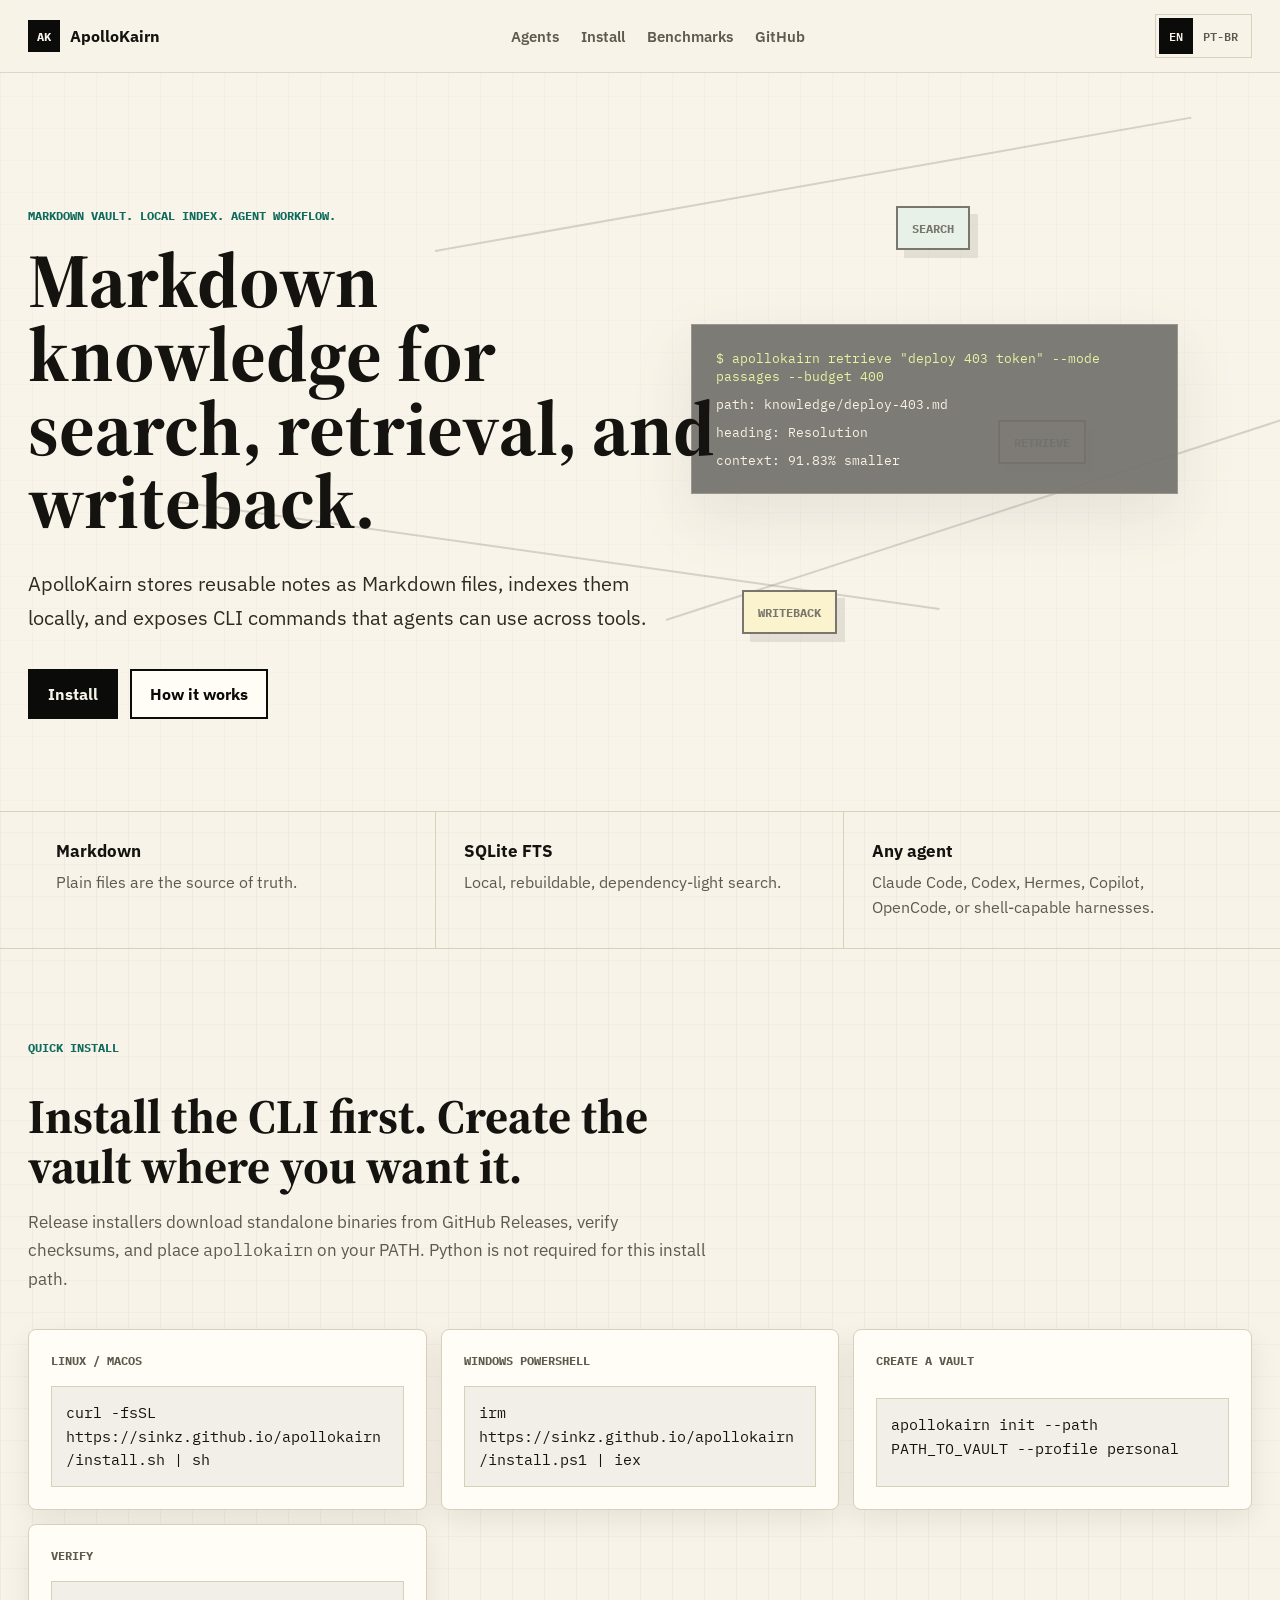
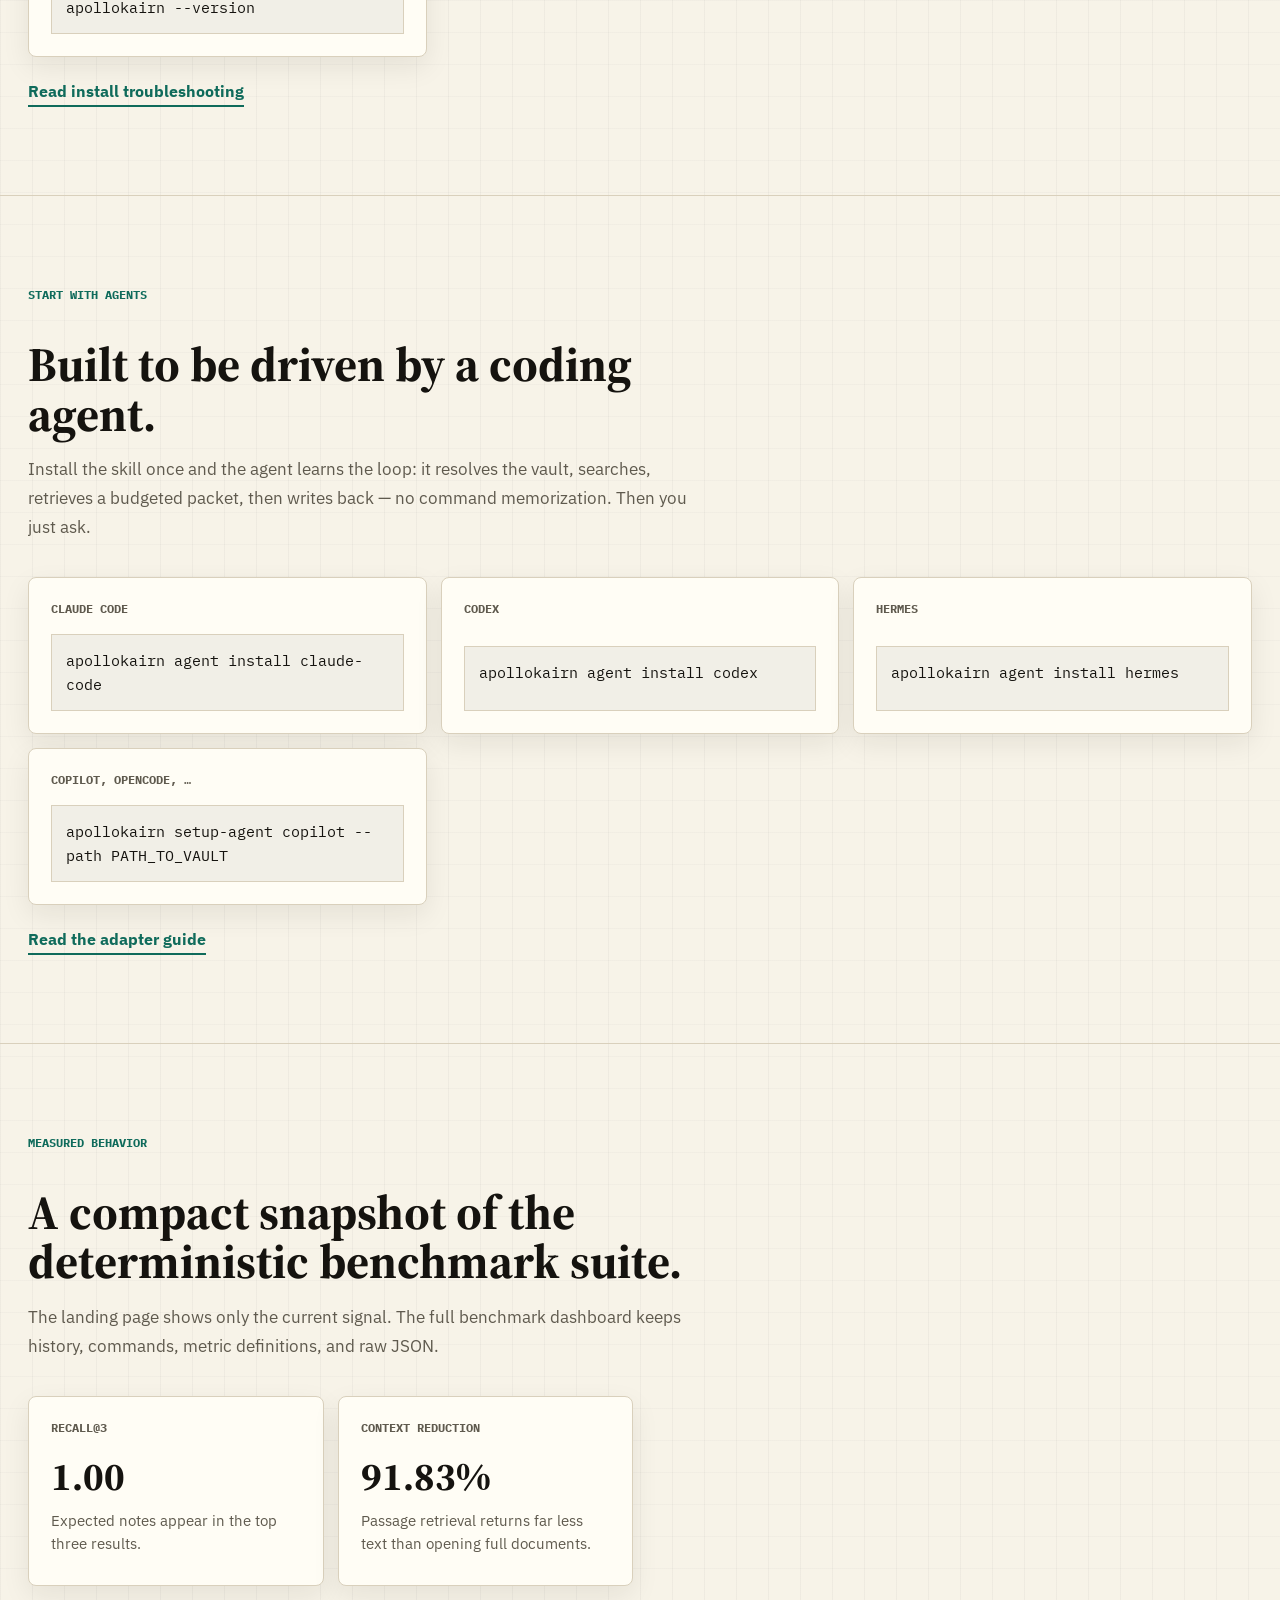
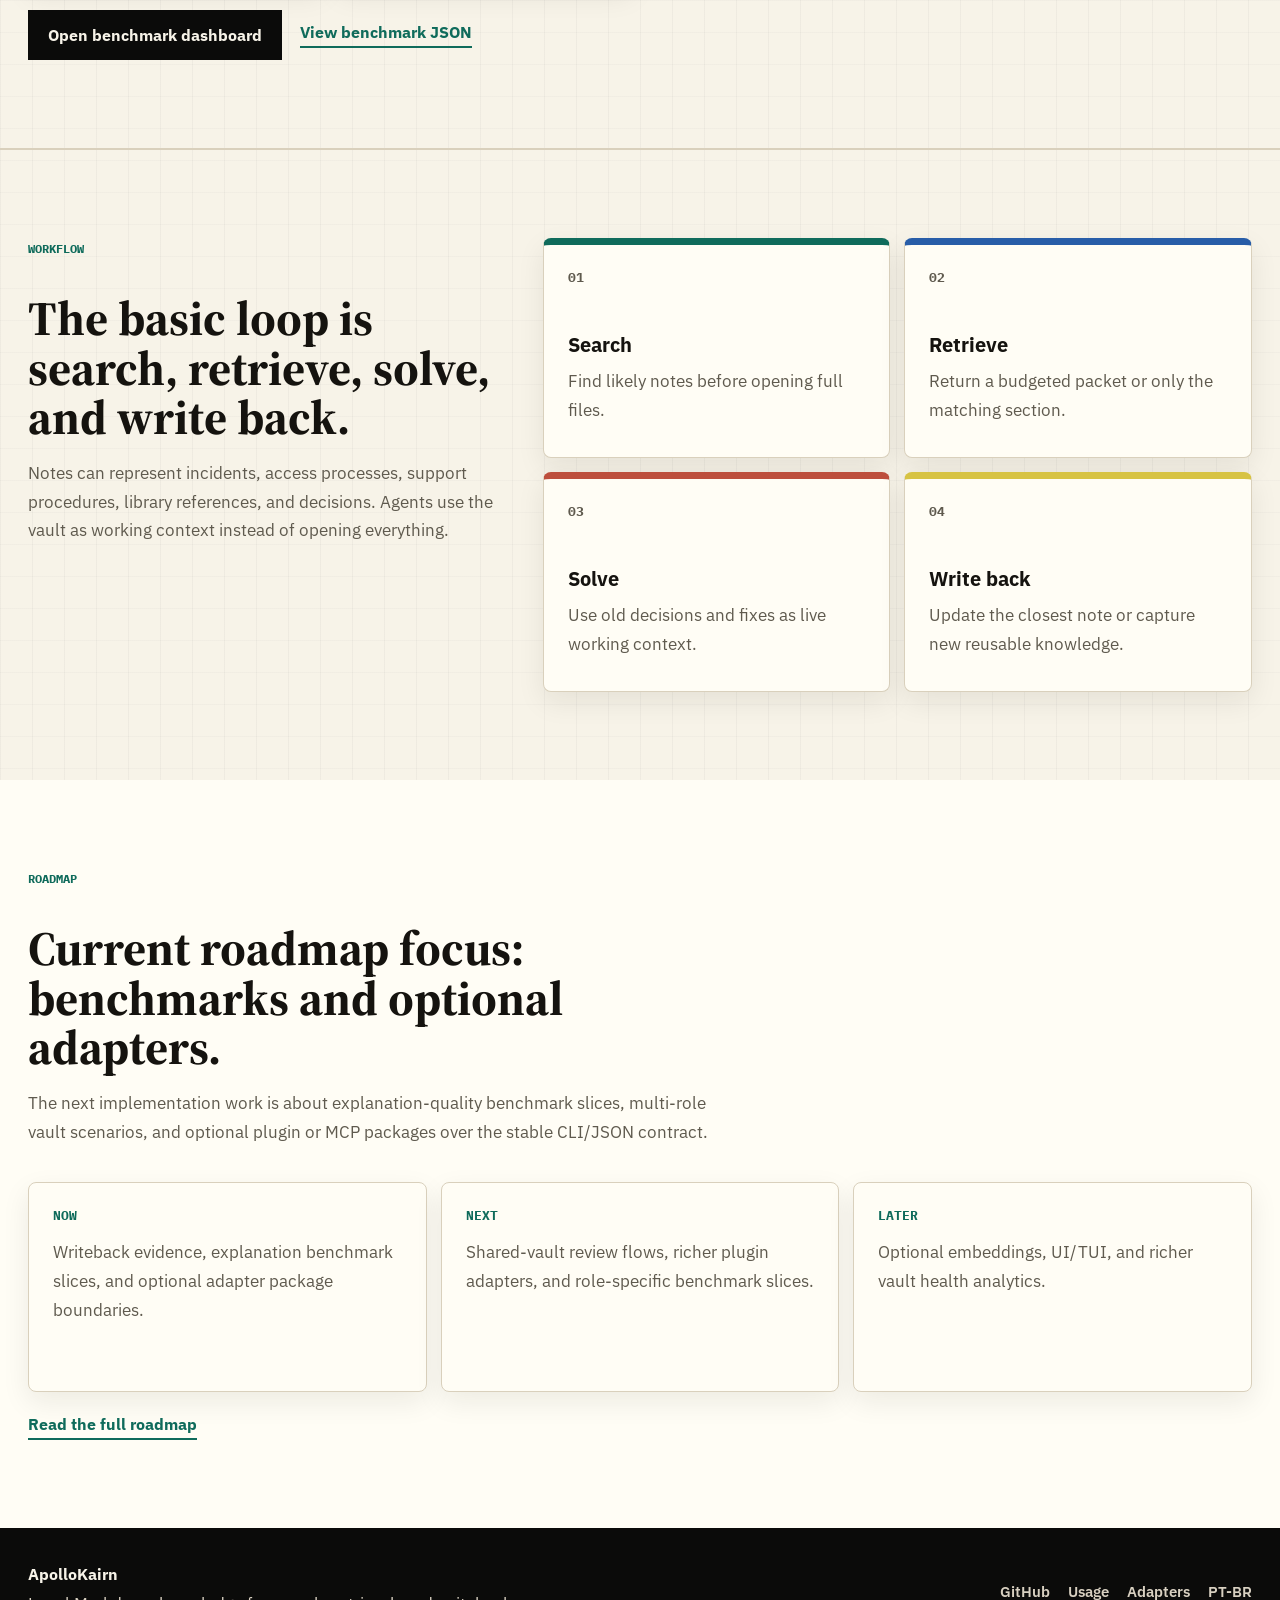
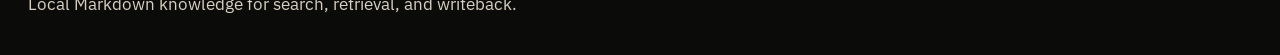
==== commit ea32cb70: "docs: make copilot setup path explicit" ====
--- a/docs/index.html
+++ b/docs/index.html
@@ -178,7 +178,7 @@
           <article class="install-card">
             <span data-lang-content="en">Copilot, OpenCode, …</span>
             <span data-lang-content="pt">Copilot, OpenCode, …</span>
-            <code>apollokairn setup-agent copilot</code>
+            <code>apollokairn setup-agent copilot --path PATH_TO_VAULT</code>
           </article>
         </div>
 
